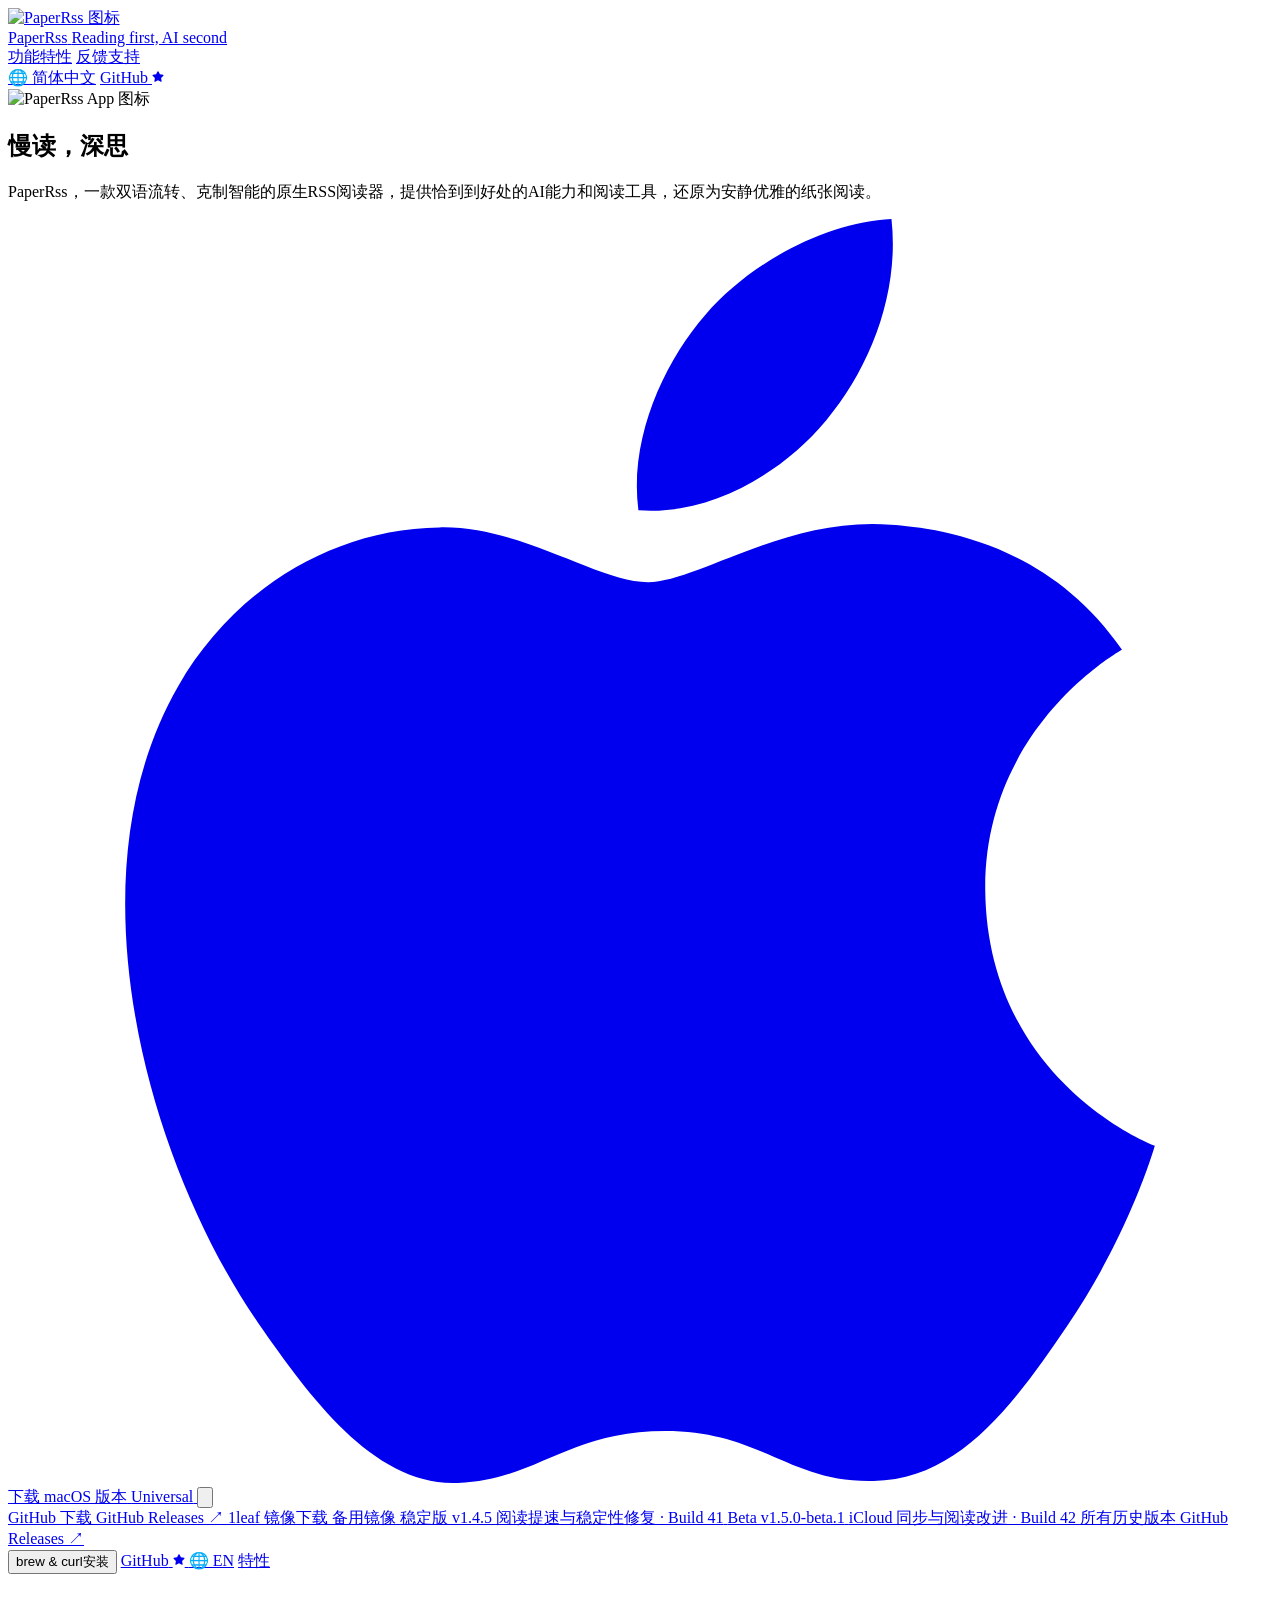
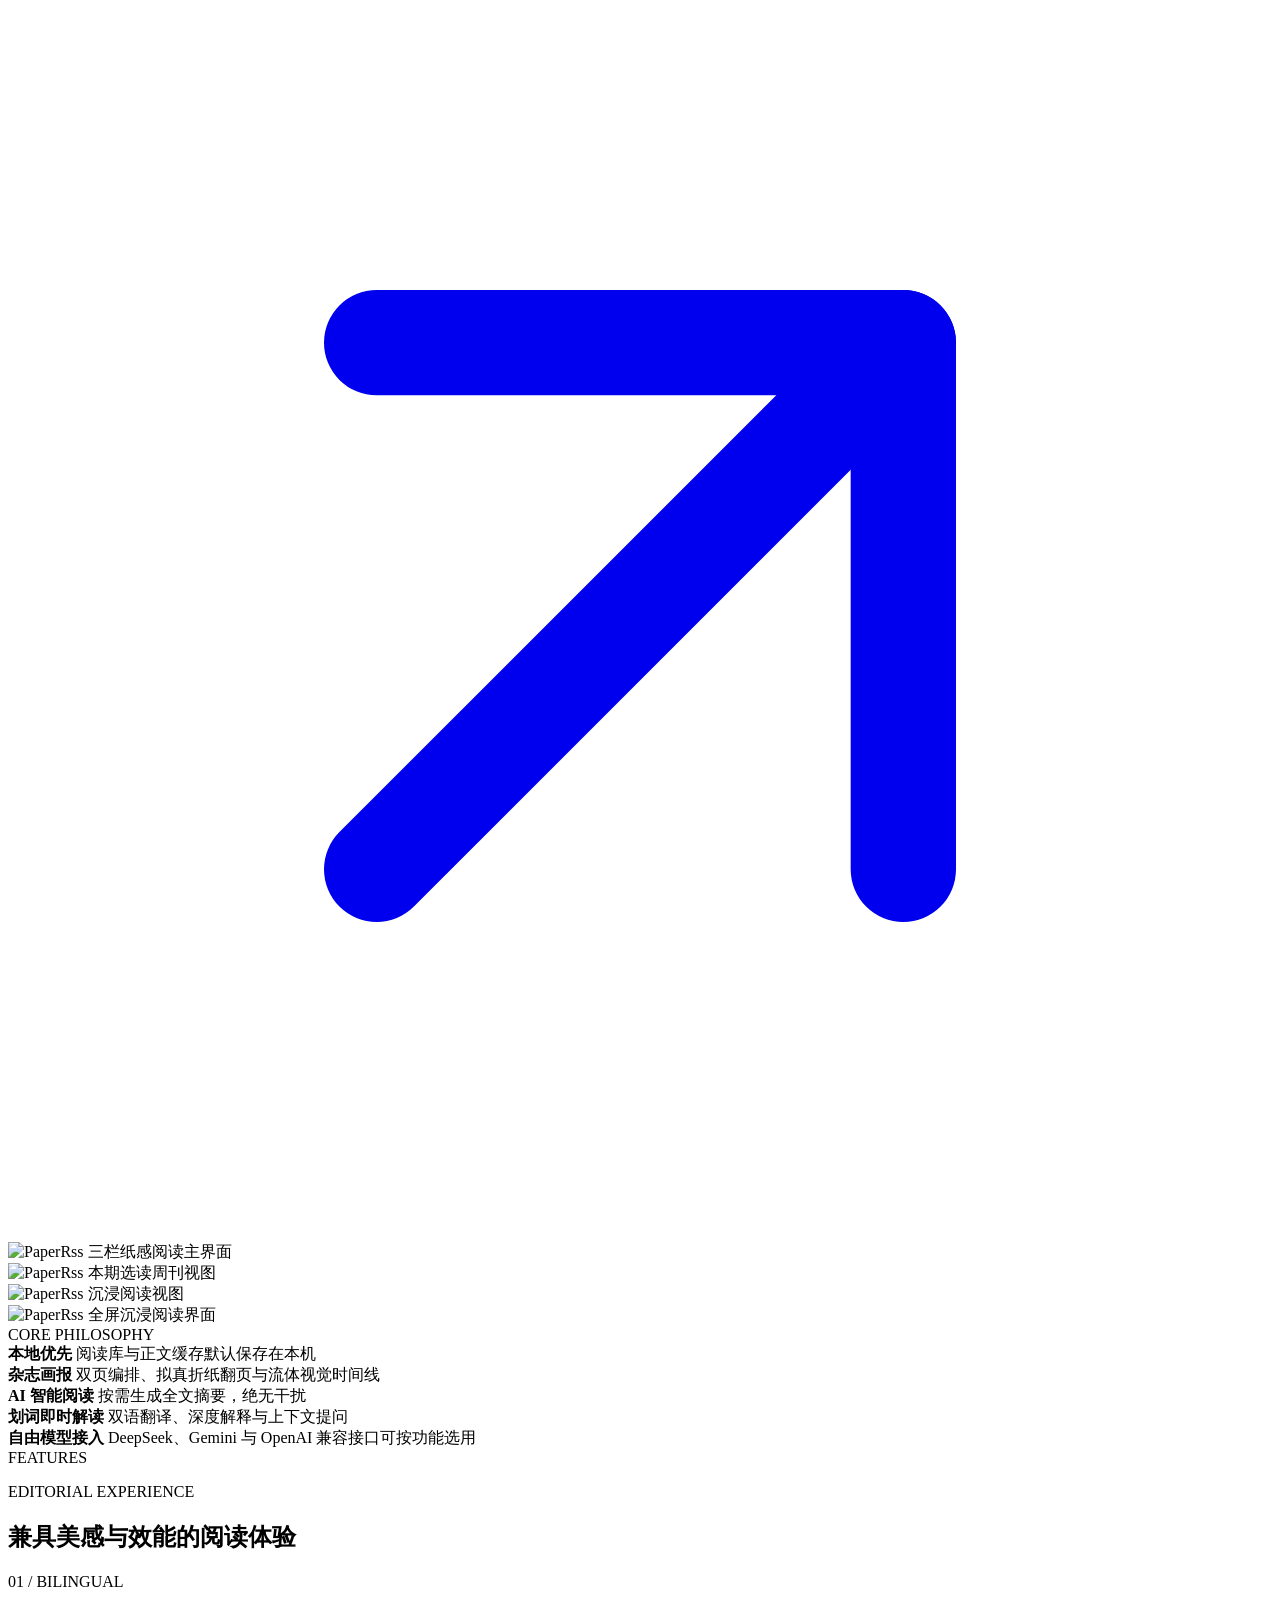
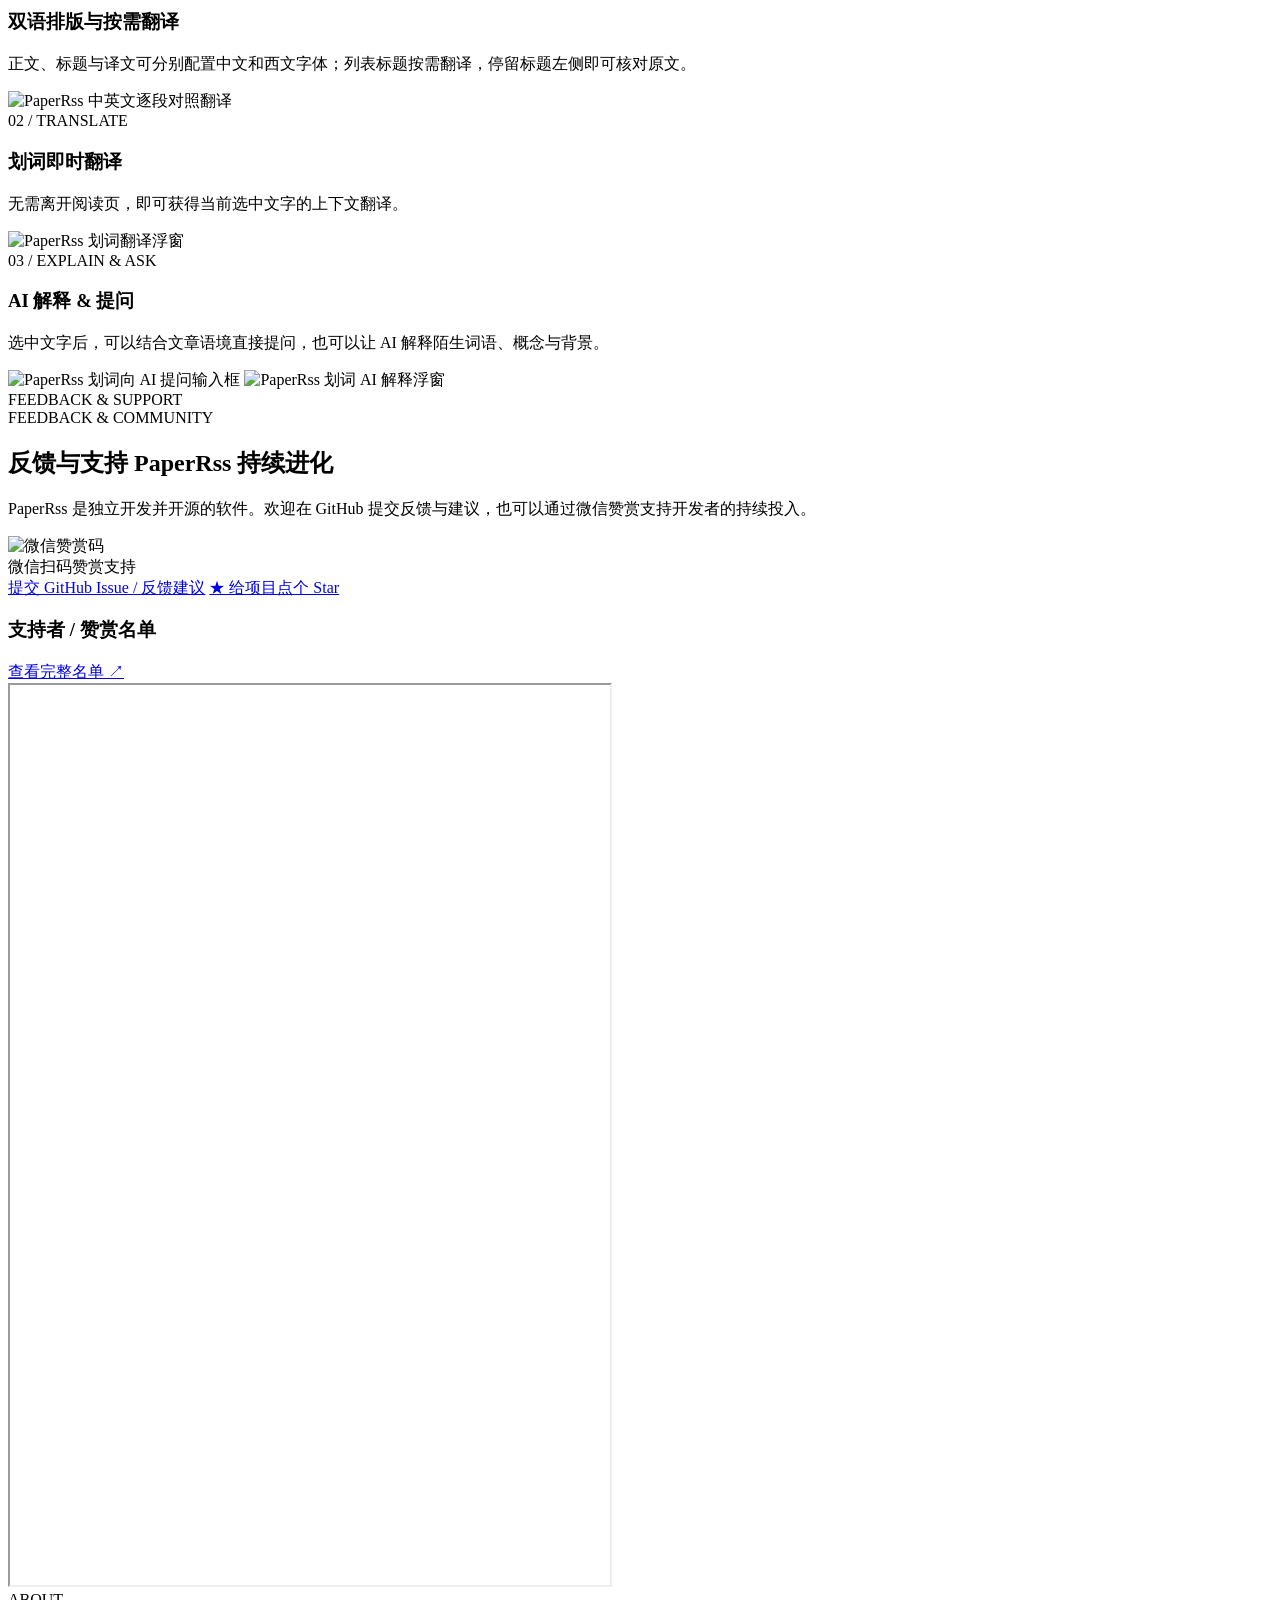
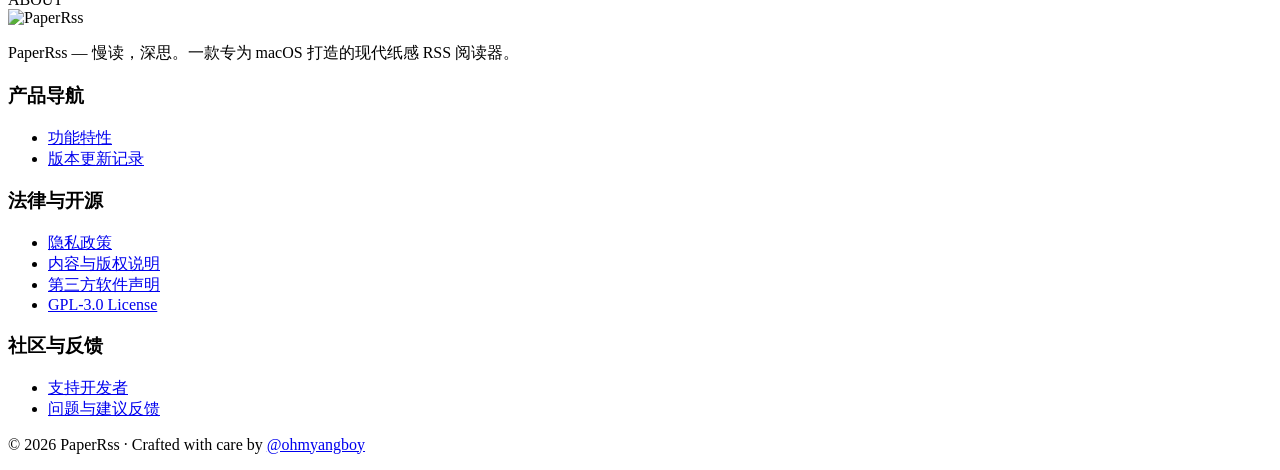
==== website/zh-CN/index.html @ 4dd10971 "docs: publish v1.5.0-beta.1 changelog and download links" ====
<!doctype html>
<html lang="zh-CN">
<head>
  <meta charset="utf-8" />
  <meta name="viewport" content="width=device-width, initial-scale=1" />
  <title>PaperRss — 慢读，深思</title>
  <meta name="description" content="PaperRss，一款双语流转、克制智能的原生RSS阅读器，提供恰到到好处的AI能力和阅读工具，还原为安静优雅的纸张阅读。" />
  <link rel="canonical" href="https://ohmyangboy.github.io/PaperRss/zh-CN/" />
  <link rel="alternate" hreflang="zh-CN" href="https://ohmyangboy.github.io/PaperRss/zh-CN/" />
  <link rel="alternate" hreflang="en" href="https://ohmyangboy.github.io/PaperRss/en/" />
  <link rel="alternate" hreflang="x-default" href="https://ohmyangboy.github.io/PaperRss/" />
  <link rel="icon" type="image/png" href="../assets/app-icon.png" />
  <link rel="stylesheet" href="../styles.css" />
  <script src="../scramble-title.js" defer></script>
  <script src="../stage-parallax.js" defer></script>
  <script src="../github-stars.js" defer></script>
  <script src="../dropdown-menu.js" defer></script>
  <script src="../download-router.js" defer></script>
  <script src="../install-command.js" defer></script>
  <script src="../supporters-embed.js" defer></script>
</head>
<body>
  <!-- Header kept for semantic & accessibility fallback; hidden by CSS for minimal poster experience -->
  <header class="site-header" aria-hidden="true">
    <a href="./" class="brand">
      <img src="../assets/app-icon.webp" alt="PaperRss 图标" width="512" height="512" />
      <div class="brand-text">
        <span class="brand-name">PaperRss</span>
        <span class="brand-tag">Reading first, AI second</span>
      </div>
    </a>
    <nav class="site-nav">
      <a href="#features">功能特性</a>
      <a href="#sponsor">反馈支持</a>
    </nav>
    <div class="header-actions">
      <a class="language-switcher" href="../en/" lang="en" hreflang="en" onclick="localStorage.setItem('paperrss.locale','en')" aria-label="Switch to English">🌐 简体中文</a>
      <a href="https://github.com/ohmyangboy/PaperRss" class="btn-github" target="_blank" rel="noopener noreferrer" aria-label="GitHub 仓库">
        <span>GitHub</span>
        <span class="gh-star-badge" aria-label="GitHub 星标数">
          <svg class="gh-star-icon" viewBox="0 0 16 16" width="12" height="12" fill="currentColor">
            <path d="M8 .25a.75.75 0 0 1 .673.418l1.882 3.815 4.21.612a.75.75 0 0 1 .416 1.279l-3.046 2.97.719 4.192a.75.75 0 0 1-1.088.791L8 12.347l-3.766 1.98a.75.75 0 0 1-1.088-.79l.72-4.194L.818 6.374a.75.75 0 0 1 .416-1.28l4.21-.611L7.327.668A.75.75 0 0 1 8 .25z"/>
          </svg>
          <span class="gh-star-count"></span>
        </span>
      </a>
    </div>
  </header>

  <main class="container">
    <!-- Hero Section (Minimal Zine Poster Aesthetic) -->
    <section class="hero">
      <div class="hero-content">
        <div class="hero-app-icon"><img src="../assets/app-icon.webp" alt="PaperRss App 图标" width="512" height="512" /></div>
        
        <!-- Slogan: 慢读，深思 -->
        <h1 class="scramble-title" title="点击重新播放解密归位动画">
          <span class="scramble-target" data-text="慢读，深思">慢读，深思</span>
        </h1>
        
        <!-- Description: Slogan 展开说明 -->
        <p class="hero-subtitle">
          PaperRss，一款双语流转、克制智能的原生RSS阅读器，提供恰到到好处的AI能力和阅读工具，还原为安静优雅的纸张阅读。
        </p>
        
        <!-- Hero Button Cluster: Split Download with Universal tag, GitHub Star pill & Language switch -->
        <div class="hero-ctas">
          <!-- Split Download Button -->
          <div class="dl-split">
            <a href="https://github.com/ohmyangboy/PaperRss/releases/latest" class="dl-main" data-smart-download>
              <span class="dl-main-icon">
                <svg viewBox="0 0 24 24" fill="currentColor" aria-hidden="true">
                  <path d="M12.152 6.896c-.948 0-2.415-1.078-3.96-1.04-2.04.027-3.91 1.183-4.961 3.014-2.117 3.675-.546 9.103 1.519 12.09 1.013 1.454 2.208 3.09 3.792 3.039 1.52-.065 2.09-.987 3.935-.987 1.831 0 2.35.987 3.96.948 1.637-.026 2.676-1.48 3.676-2.948 1.156-1.688 1.636-3.325 1.662-3.415-.039-.013-3.182-1.221-3.22-4.857-.026-3.04 2.48-4.494 2.597-4.559-1.429-2.09-3.623-2.324-4.39-2.376-2-.156-3.675 1.09-4.61 1.09zM15.53 3.83c.843-1.012 1.4-2.427 1.245-3.83-1.207.052-2.662.805-3.532 1.818-.78.896-1.454 2.338-1.273 3.714 1.338.104 2.715-.688 3.559-1.701" />
                </svg>
              </span>
              <span>下载 macOS 版本</span>
              <span class="dl-tag-universal">Universal</span>
            </a>
            <button type="button" class="dl-toggle" aria-haspopup="true" aria-expanded="false" aria-label="更多下载方式">
              <svg viewBox="0 0 24 24" fill="none" stroke="currentColor" stroke-width="2" stroke-linecap="round" stroke-linejoin="round">
                <path d="M6 9l6 6 6-6" />
              </svg>
            </button>
            <div class="dl-menu" role="menu" aria-label="下载方式选择">
              <a class="dl-item" role="menuitem" href="https://github.com/ohmyangboy/PaperRss/releases/latest" target="_blank" rel="noopener noreferrer">
                <span class="dl-os">GitHub 下载</span>
                <span class="dl-item-sub">GitHub Releases ↗</span>
              </a>
              <a class="dl-item" role="menuitem" href="https://download.1leaf.cc/PaperRss-latest.dmg">
                <span class="dl-os">1leaf 镜像下载</span>
                <span class="dl-item-sub">备用镜像</span>
              </a>
              <a class="dl-item" role="menuitem" href="https://github.com/ohmyangboy/PaperRss/releases/tag/v1.4.5" target="_blank" rel="noopener noreferrer">
                <span class="dl-os">稳定版 v1.4.5</span>
                <span class="dl-item-sub">阅读提速与稳定性修复 · Build 41</span>
              </a>
              <a class="dl-item" role="menuitem" href="https://github.com/ohmyangboy/PaperRss/releases/tag/v1.5.0-beta.1" target="_blank" rel="noopener noreferrer">
                <span class="dl-os">Beta v1.5.0-beta.1</span>
                <span class="dl-item-sub">iCloud 同步与阅读改进 · Build 42</span>
              </a>
              <a class="dl-item" role="menuitem" href="https://github.com/ohmyangboy/PaperRss/releases" target="_blank" rel="noopener noreferrer">
                <span class="dl-os">所有历史版本</span>
                <span class="dl-item-sub">GitHub Releases ↗</span>
              </a>
            </div>
          </div>

          <button class="hero-cta-secondary install-toggle" type="button" data-install-toggle aria-expanded="false" aria-controls="homebrew">brew &amp; curl安装</button>

          <!-- GitHub Star Button (in Hero CTA Cluster) -->
          <a href="https://github.com/ohmyangboy/PaperRss" class="btn-github" target="_blank" rel="noopener noreferrer" aria-label="GitHub 仓库">
            <span>GitHub</span>
            <span class="gh-star-badge" aria-label="GitHub 星标数">
              <svg class="gh-star-icon" viewBox="0 0 16 16" width="12" height="12" fill="currentColor">
                <path d="M8 .25a.75.75 0 0 1 .673.418l1.882 3.815 4.21.612a.75.75 0 0 1 .416 1.279l-3.046 2.97.719 4.192a.75.75 0 0 1-1.088.791L8 12.347l-3.766 1.98a.75.75 0 0 1-1.088-.79l.72-4.194L.818 6.374a.75.75 0 0 1 .416-1.28l4.21-.611L7.327.668A.75.75 0 0 1 8 .25z"/>
              </svg>
              <span class="gh-star-count"></span>
            </span>
          </a>

          <!-- Language Switcher in Hero -->
          <a class="language-switcher" href="../en/" lang="en" hreflang="en" onclick="localStorage.setItem('paperrss.locale','en')" aria-label="Switch to English">🌐 EN</a>

          <!-- Secondary CTA -->
          <a href="#features" class="hero-cta-secondary">
            <span>特性</span>
            <svg viewBox="0 0 24 24" fill="none" stroke="currentColor" stroke-width="2" stroke-linecap="round" stroke-linejoin="round">
              <path d="M7 17 17 7" />
              <path d="M7 7h10v10" />
            </svg>
          </a>
        </div>

        <div class="homebrew-install" id="homebrew" hidden>
          <div class="install-card">
            <div class="install-tabs" role="tablist" aria-label="安装方式">
              <button type="button" class="install-tab" id="brew-tab" role="tab" aria-selected="true" aria-controls="brew-panel" tabindex="0">brew</button>
              <button type="button" class="install-tab" id="curl-tab" role="tab" aria-selected="false" aria-controls="curl-panel" tabindex="-1">curl</button>
            </div>
            <div id="brew-panel" class="install-commands" role="tabpanel" aria-labelledby="brew-tab">
              <div class="install-command-group">
                <p class="install-comment"># 首次安装</p>
              <div class="install-command">
                <code id="brew-install-command">brew install --cask <strong>ohmyangboy/tap/paperrss</strong></code>
                <button class="copy-command" type="button" data-copy-command="brew-install-command" data-copied-label="已复制" data-error-label="请手动复制" aria-label="复制 brew 安装命令" title="复制 brew 安装命令" aria-live="polite" hidden>
                  <svg class="copy-icon" viewBox="0 0 24 24" fill="none" stroke="currentColor" stroke-width="1.5" aria-hidden="true"><rect x="9" y="3" width="12" height="12" rx="1"/><path d="M15 15v6H3V9h6"/></svg>
                  <svg class="copy-done" viewBox="0 0 24 24" fill="none" stroke="currentColor" stroke-width="1.5" aria-hidden="true"><path d="m5 12 4 4L19 6"/></svg>
                </button>
              </div>
              </div>
              <div class="install-command-group">
                <p class="install-comment"># 升级已安装版本</p>
              <div class="install-command">
                <code id="brew-upgrade-command">brew upgrade --cask --greedy <strong>ohmyangboy/tap/paperrss</strong></code>
                <button class="copy-command" type="button" data-copy-command="brew-upgrade-command" data-copied-label="已复制" data-error-label="请手动复制" aria-label="复制 brew 升级命令" title="复制 brew 升级命令" aria-live="polite" hidden>
                  <svg class="copy-icon" viewBox="0 0 24 24" fill="none" stroke="currentColor" stroke-width="1.5" aria-hidden="true"><rect x="9" y="3" width="12" height="12" rx="1"/><path d="M15 15v6H3V9h6"/></svg>
                  <svg class="copy-done" viewBox="0 0 24 24" fill="none" stroke="currentColor" stroke-width="1.5" aria-hidden="true"><path d="m5 12 4 4L19 6"/></svg>
                </button>
              </div>
              </div>
              <div class="install-command-group">
                <p class="install-comment"># 接管 DMG 稳定版，保留数据（先退出应用）</p>
              <div class="install-command">
                <code id="brew-force-command">brew install --cask --force <strong>ohmyangboy/tap/paperrss</strong></code>
                <button class="copy-command" type="button" data-copy-command="brew-force-command" data-copied-label="已复制" data-error-label="请手动复制" aria-label="复制 DMG 接管命令" title="复制 DMG 接管命令" aria-live="polite" hidden>
                  <svg class="copy-icon" viewBox="0 0 24 24" fill="none" stroke="currentColor" stroke-width="1.5" aria-hidden="true"><rect x="9" y="3" width="12" height="12" rx="1"/><path d="M15 15v6H3V9h6"/></svg>
                  <svg class="copy-done" viewBox="0 0 24 24" fill="none" stroke="currentColor" stroke-width="1.5" aria-hidden="true"><path d="m5 12 4 4L19 6"/></svg>
                </button>
              </div>
              </div>
            </div>
            <div id="curl-panel" role="tabpanel" aria-labelledby="curl-tab" hidden>
              <div class="install-command">
                <code id="curl-install-command">curl -fsSL <strong>https://ohmyangboy.github.io/PaperRss/install.sh</strong> | bash</code>
                <button class="copy-command" type="button" data-copy-command="curl-install-command" data-copied-label="已复制" data-error-label="请手动复制" aria-label="复制 curl 安装命令" title="复制 curl 安装命令" aria-live="polite" hidden>
                  <svg class="copy-icon" viewBox="0 0 24 24" fill="none" stroke="currentColor" stroke-width="1.5" aria-hidden="true"><rect x="9" y="3" width="12" height="12" rx="1"/><path d="M15 15v6H3V9h6"/></svg>
                  <svg class="copy-done" viewBox="0 0 24 24" fill="none" stroke="currentColor" stroke-width="1.5" aria-hidden="true"><path d="m5 12 4 4L19 6"/></svg>
                </button>
              </div>
            </div>
          </div>
        </div>
      </div>
    </section>

    <!-- Showcase Stage (Stacking Parallax) -->
    <section class="stage-section" id="stage-showcase">
      <div class="stage-sticky-viewport">
        <div class="stage-cards-wrapper">
          <div class="stage-card stage-card-base stage-card-1">
            <img src="../assets/screenshots/paper-rss-main.webp" alt="PaperRss 三栏纸感阅读主界面" class="stage-image" width="2160" height="1417" decoding="async" />
            <div class="stage-card-scrim" aria-hidden="true"></div>
          </div>
          <div class="stage-card stage-card-mid stage-card-2">
            <img src="../assets/screenshots/paper-rss-magazine.webp" alt="PaperRss 本期选读周刊视图" class="stage-image" width="2160" height="1357" loading="lazy" decoding="async" />
            <div class="stage-card-scrim" aria-hidden="true"></div>
          </div>
          <div class="stage-card stage-card-overlay stage-card-top stage-card-3">
            <img src="../assets/screenshots/paper-rss-second.webp" alt="PaperRss 沉浸阅读视图" class="stage-image" width="2160" height="1417" loading="lazy" decoding="async" />
            <div class="stage-card-scrim" aria-hidden="true"></div>
          </div>
          <div class="stage-card stage-card-4">
            <img src="../assets/screenshots/full-screen.webp" alt="PaperRss 全屏沉浸阅读界面" class="stage-image stage-image-fullscreen" width="2160" height="1417" loading="lazy" decoding="async" />
          </div>
        </div>
      </div>
    </section>

    <!-- Section Divider: Philosophy -->
    <div class="section-divider">
      <span class="hairline"></span>
      <span class="section-label">CORE PHILOSOPHY</span>
      <span class="hairline"></span>
    </div>

    <!-- Trust Rail (Core Philosophy Bento) -->
    <aside class="trust-rail">
      <div class="trust-item">
        <strong>本地优先</strong>
        <span>阅读库与正文缓存默认保存在本机</span>
      </div>
      <div class="trust-item">
        <strong>杂志画报</strong>
        <span>双页编排、拟真折纸翻页与流体视觉时间线</span>
      </div>
      <div class="trust-item">
        <strong>AI 智能阅读</strong>
        <span>按需生成全文摘要，绝无干扰</span>
      </div>
      <div class="trust-item">
        <strong>划词即时解读</strong>
        <span>双语翻译、深度解释与上下文提问</span>
      </div>
      <div class="trust-item">
        <strong>自由模型接入</strong>
        <span>DeepSeek、Gemini 与 OpenAI 兼容接口可按功能选用</span>
      </div>
    </aside>

    <!-- Section Divider: Features -->
    <div class="section-divider">
      <span class="hairline"></span>
      <span class="section-label">FEATURES</span>
      <span class="hairline"></span>
    </div>

    <!-- Features Section -->
    <section id="features">
      <div class="section-title-group">
        <p class="section-eyebrow">EDITORIAL EXPERIENCE</p>
        <h2>兼具美感与效能的阅读体验</h2>
      </div>
      <div class="features-grid">
        <div class="feature-card">
          <div class="feature-card-gallery">
            <div>
              <div class="feature-num">01 / BILINGUAL</div>
              <h3>双语排版与按需翻译</h3>
              <p>正文、标题与译文可分别配置中文和西文字体；列表标题按需翻译，停留标题左侧即可核对原文。</p>
            </div>
            <img src="../assets/screenshots/bilingual-translation.webp" alt="PaperRss 中英文逐段对照翻译" class="feature-card-img" width="1344" height="646" loading="lazy" decoding="async" />
            <div>
              <div class="feature-num">02 / TRANSLATE</div>
              <h3>划词即时翻译</h3>
              <p>无需离开阅读页，即可获得当前选中文字的上下文翻译。</p>
            </div>
            <img src="../assets/screenshots/ai-translate-popover.webp" alt="PaperRss 划词翻译浮窗" class="feature-card-img" width="990" height="642" loading="lazy" decoding="async" />
          </div>
        </div>
        <div class="feature-card" id="ai-assistant">
          <div class="feature-card-gallery">
            <div>
              <div class="feature-num">03 / EXPLAIN & ASK</div>
              <h3>AI 解释 & 提问</h3>
              <p>选中文字后，可以结合文章语境直接提问，也可以让 AI 解释陌生词语、概念与背景。</p>
            </div>
            <img src="../assets/screenshots/ai-question-popover.webp" alt="PaperRss 划词向 AI 提问输入框" class="feature-card-img" width="650" height="270" loading="lazy" decoding="async" />
            <img src="../assets/screenshots/ai-explain-popover.webp" alt="PaperRss 划词 AI 解释浮窗" class="feature-card-img" width="954" height="928" loading="lazy" decoding="async" />
          </div>
        </div>
      </div>
    </section>


    <!-- Section Divider: Sponsor -->
    <div class="section-divider">
      <span class="hairline"></span>
      <span class="section-label">FEEDBACK & SUPPORT</span>
      <span class="hairline"></span>
    </div>

    <!-- Sponsor Section -->
    <section id="sponsor" class="sponsor-section">
      <span class="sponsor-badge">FEEDBACK & COMMUNITY</span>
      <h2>反馈与支持 PaperRss 持续进化</h2>
      <p class="sponsor-desc">PaperRss 是独立开发并开源的软件。欢迎在 GitHub 提交反馈与建议，也可以通过微信赞赏支持开发者的持续投入。</p>
      <div class="sponsor-layout">
        <div class="sponsor-actions">
          <div class="sponsor-box">
            <div class="qr-card">
              <img src="../assets/wechat-sponsor-qr.jpg" alt="微信赞赏码" width="520" height="520" loading="lazy" decoding="async" />
              <div class="qr-caption">微信扫码赞赏支持</div>
            </div>
            <div class="feedback-links">
              <a href="https://github.com/ohmyangboy/PaperRss/issues" class="feedback-btn" target="_blank" rel="noopener noreferrer">提交 GitHub Issue / 反馈建议</a>
              <a href="https://github.com/ohmyangboy/PaperRss" class="feedback-btn secondary-feedback" target="_blank" rel="noopener noreferrer">★ 给项目点个 Star</a>
            </div>
          </div>
        </div>
        <div class="supporters-panel" aria-labelledby="supporters-title">
          <div class="supporters-heading">
            <div>
              <h3 id="supporters-title">支持者 / 赞赏名单</h3>
            </div>
            <a href="https://ohmyangboy.github.io/blog/posts/paperrss-sponsors/" target="_blank" rel="noopener noreferrer">查看完整名单 ↗</a>
          </div>
          <iframe class="supporters-frame" data-src="https://ohmyangboy.github.io/blog/posts/paperrss-sponsors/" title="PaperRss 支持者与赞赏名单" width="600" height="900" loading="lazy" referrerpolicy="no-referrer"></iframe>
        </div>
      </div>
    </section>

    <!-- Section Divider: About -->
    <div class="section-divider">
      <span class="hairline"></span>
      <span class="section-label">ABOUT</span>
      <span class="hairline"></span>
    </div>

    <!-- Footer -->
    <footer class="site-footer">
      <div class="footer-grid">
        <div class="footer-brand">
          <img src="../assets/app-icon.webp" alt="PaperRss" width="512" height="512" loading="lazy" decoding="async" />
          <p>PaperRss — 慢读，深思。一款专为 macOS 打造的现代纸感 RSS 阅读器。</p>
        </div>
        <div class="footer-col">
          <h3>产品导航</h3>
          <ul>
            <li><a href="#features">功能特性</a></li>
            <li><a href="https://github.com/ohmyangboy/PaperRss/releases" target="_blank" rel="noopener noreferrer">版本更新记录</a></li>
          </ul>
        </div>
        <div class="footer-col">
          <h3>法律与开源</h3>
          <ul>
            <li><a href="legal.html#privacy">隐私政策</a></li>
            <li><a href="legal.html#content">内容与版权说明</a></li>
            <li><a href="legal.html#third-party">第三方软件声明</a></li>
            <li><a href="https://github.com/ohmyangboy/PaperRss/blob/main/LICENSE" target="_blank" rel="noopener noreferrer">GPL-3.0 License</a></li>
          </ul>
        </div>
        <div class="footer-col">
          <h3>社区与反馈</h3>
          <ul>
            <li><a href="#sponsor">支持开发者</a></li>
            <li><a href="https://github.com/ohmyangboy/PaperRss/issues" target="_blank" rel="noopener noreferrer">问题与建议反馈</a></li>
          </ul>
        </div>
      </div>
      <div class="footer-bottom">
        <p class="footer-copy">© 2026 PaperRss · Crafted with care by <a href="https://github.com/ohmyangboy" target="_blank" rel="noopener noreferrer">@ohmyangboy</a></p>
      </div>
    </footer>
  </main>
</body>
</html>
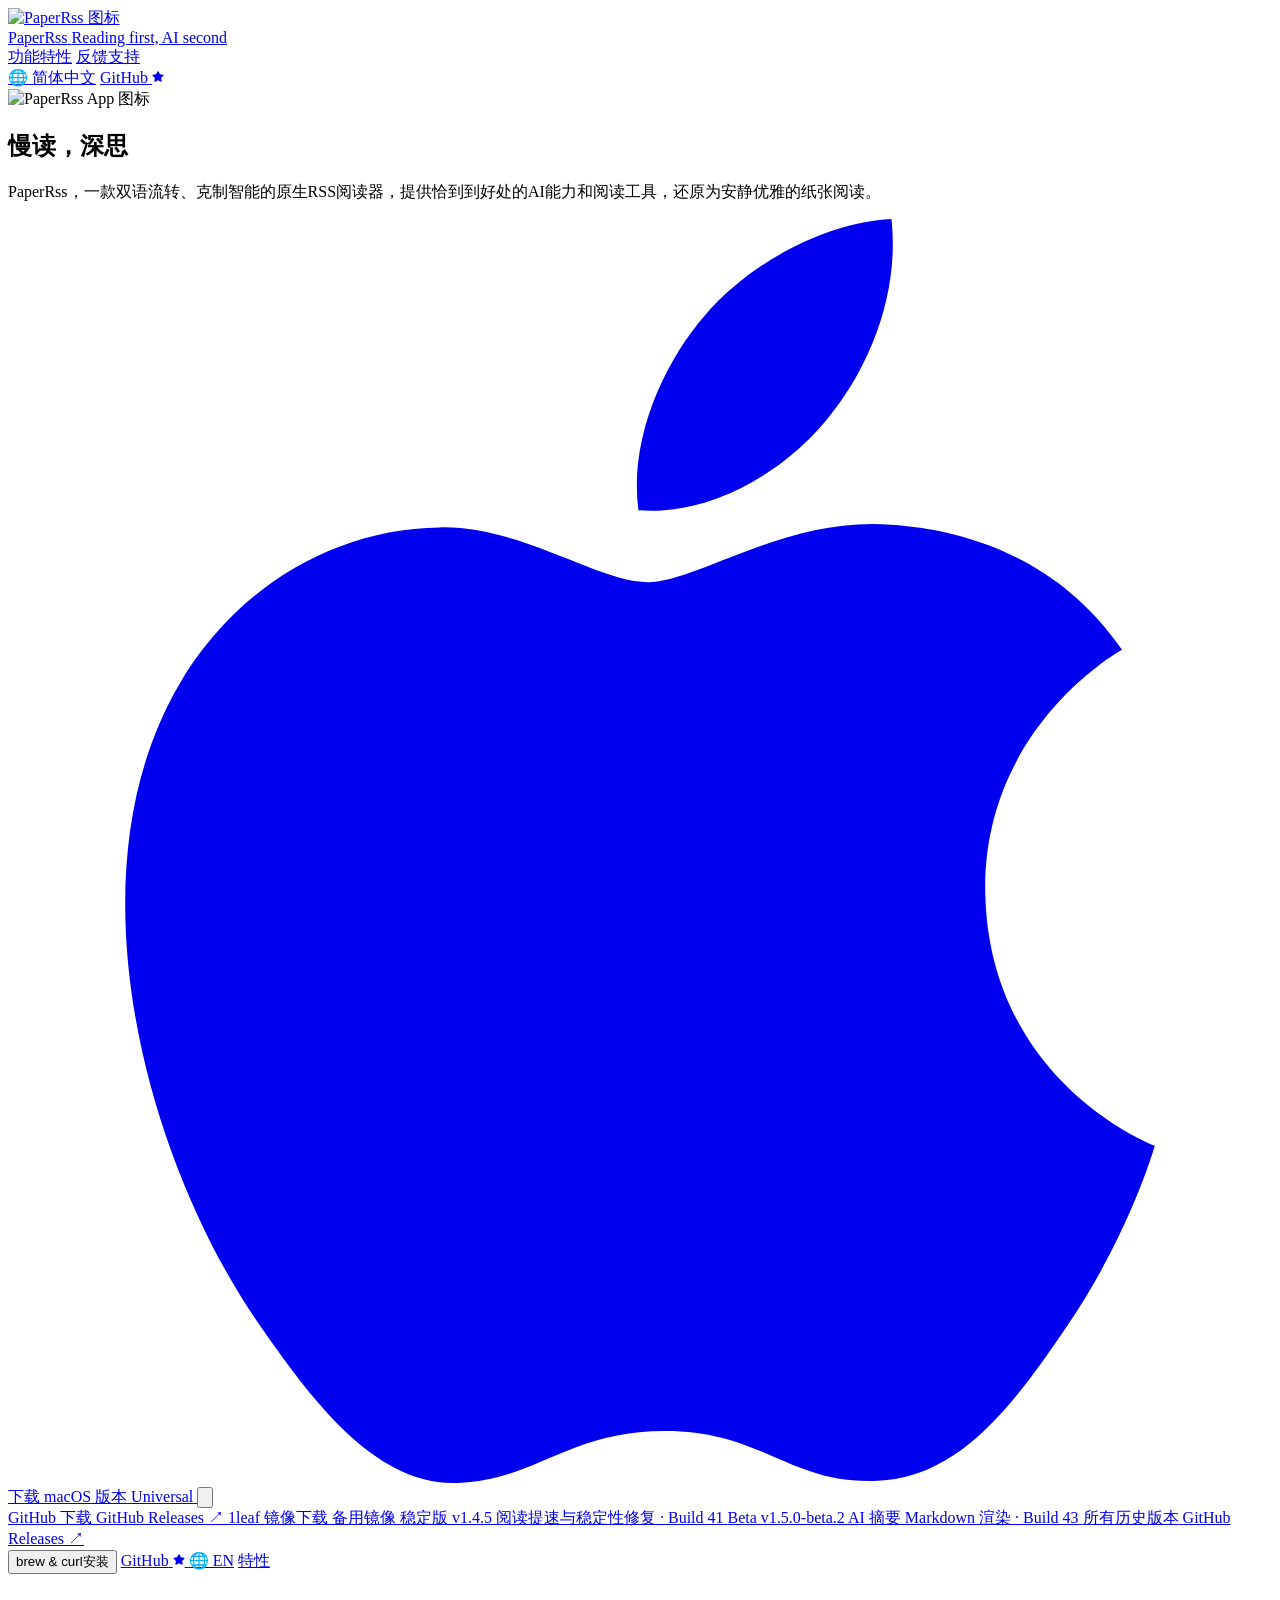
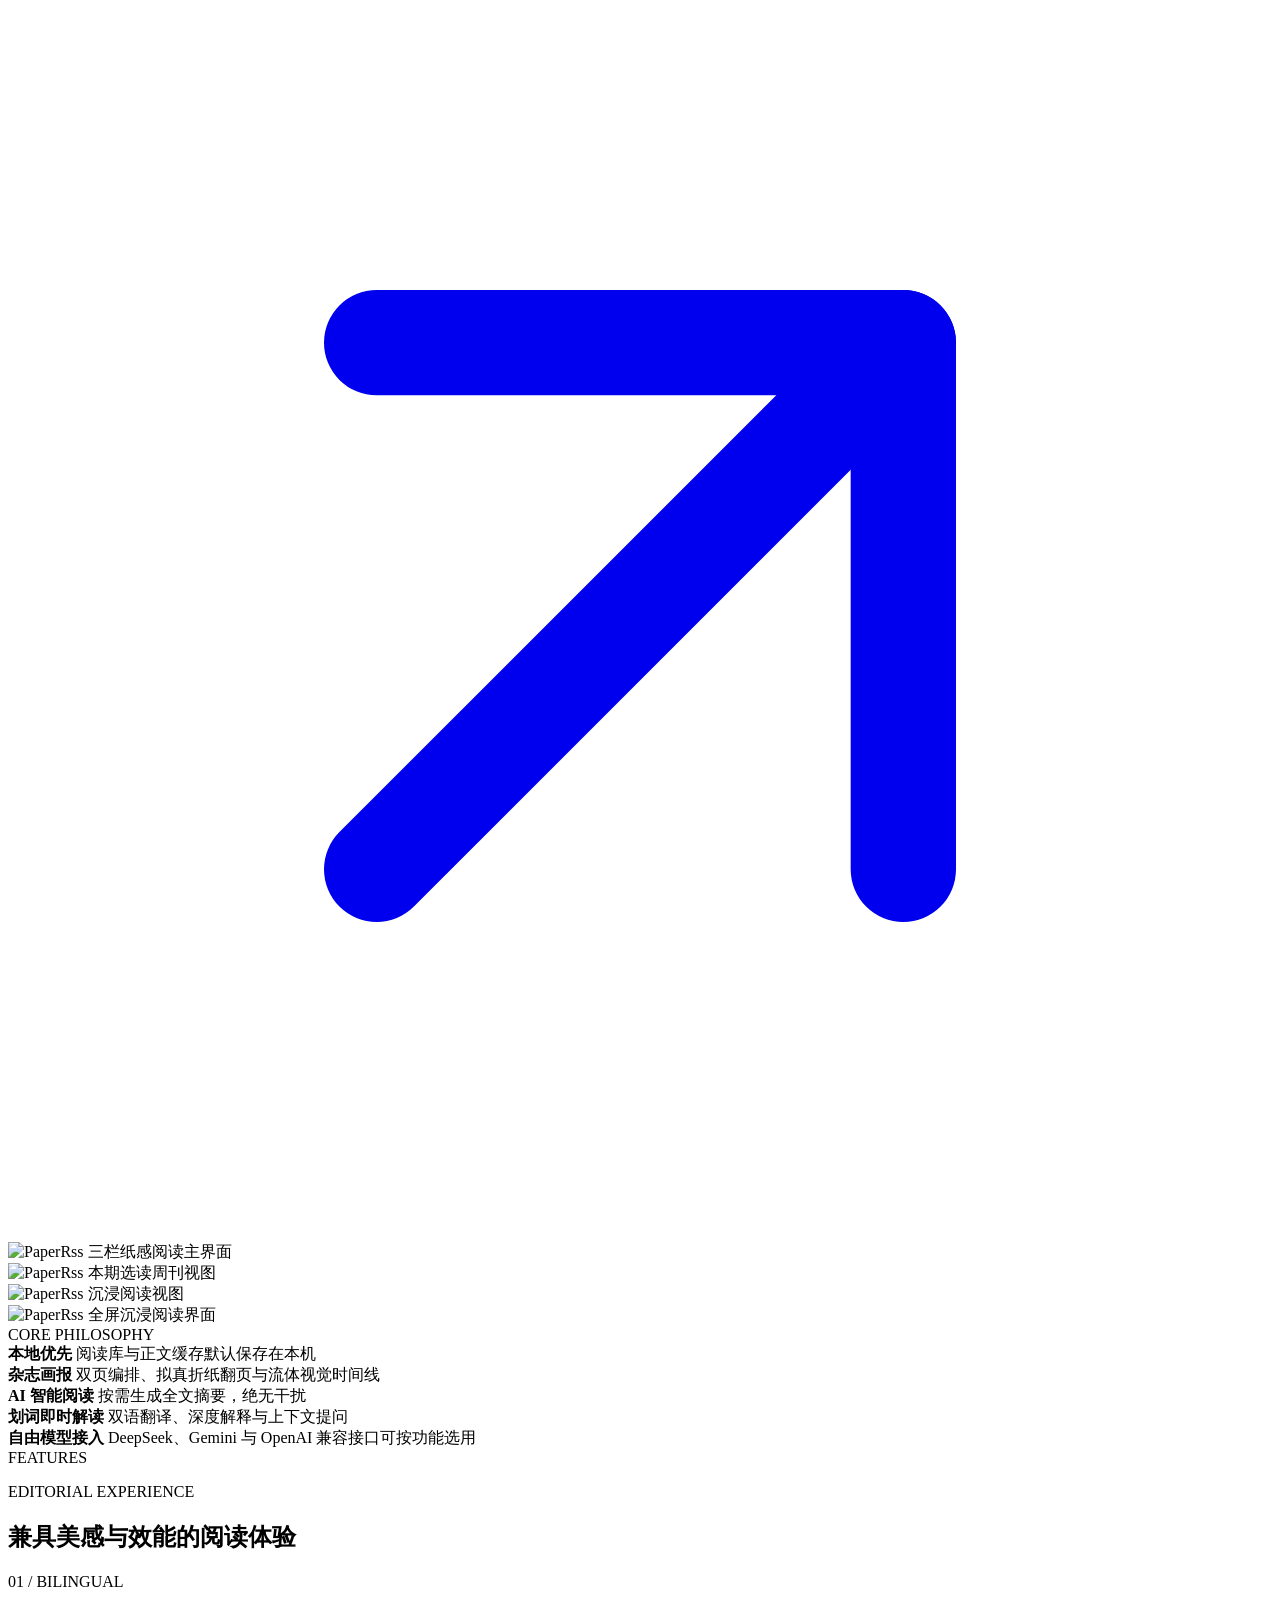
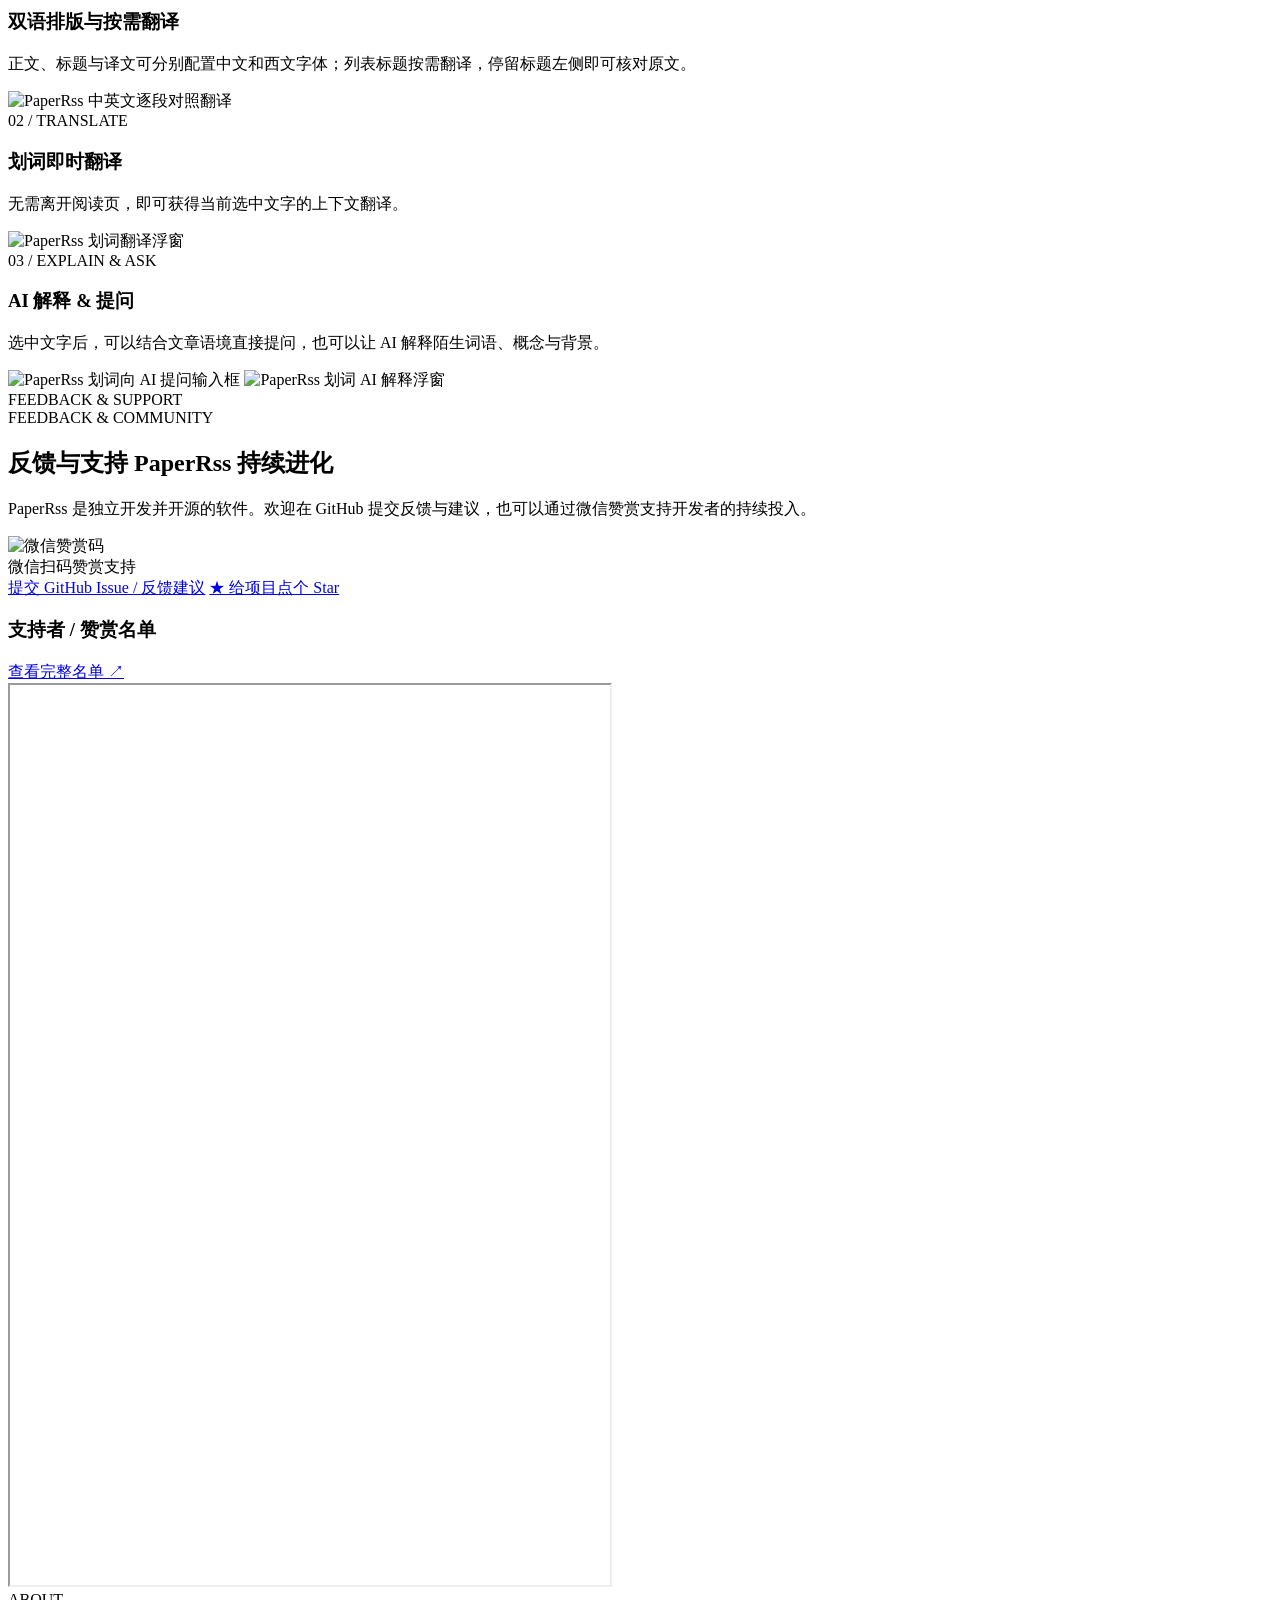
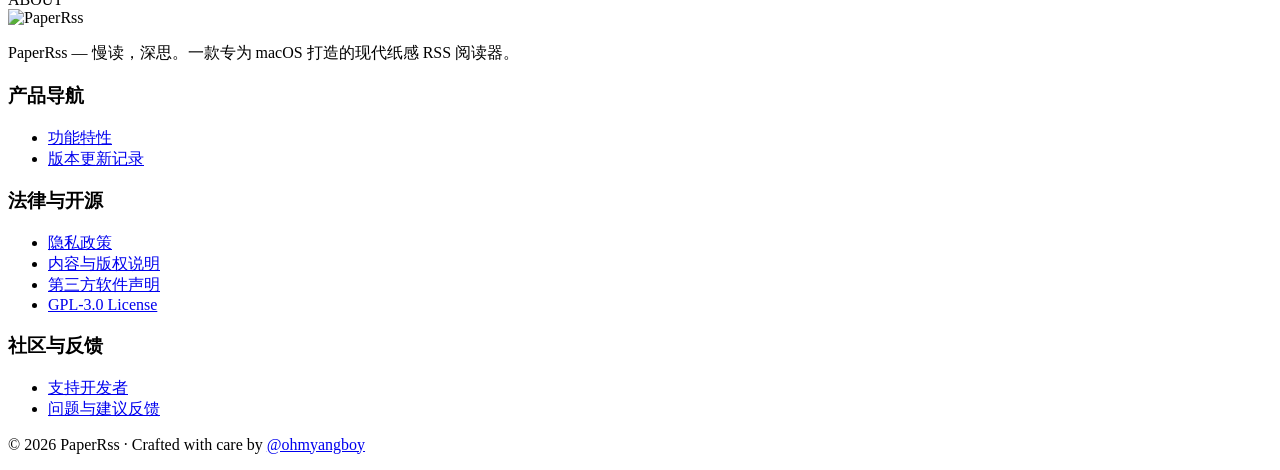
==== commit 3e2d0cbb: "release: prepare v1.5.0-beta.2 with AI summary Markdown rendering" ====
--- a/website/zh-CN/index.html
+++ b/website/zh-CN/index.html
@@ -94,9 +94,9 @@
                 <span class="dl-os">稳定版 v1.4.5</span>
                 <span class="dl-item-sub">阅读提速与稳定性修复 · Build 41</span>
               </a>
-              <a class="dl-item" role="menuitem" href="https://github.com/ohmyangboy/PaperRss/releases/tag/v1.5.0-beta.1" target="_blank" rel="noopener noreferrer">
-                <span class="dl-os">Beta v1.5.0-beta.1</span>
-                <span class="dl-item-sub">iCloud 同步与阅读改进 · Build 42</span>
+              <a class="dl-item" role="menuitem" href="https://github.com/ohmyangboy/PaperRss/releases/tag/v1.5.0-beta.2" target="_blank" rel="noopener noreferrer">
+                <span class="dl-os">Beta v1.5.0-beta.2</span>
+                <span class="dl-item-sub">AI 摘要 Markdown 渲染 · Build 43</span>
               </a>
               <a class="dl-item" role="menuitem" href="https://github.com/ohmyangboy/PaperRss/releases" target="_blank" rel="noopener noreferrer">
                 <span class="dl-os">所有历史版本</span>
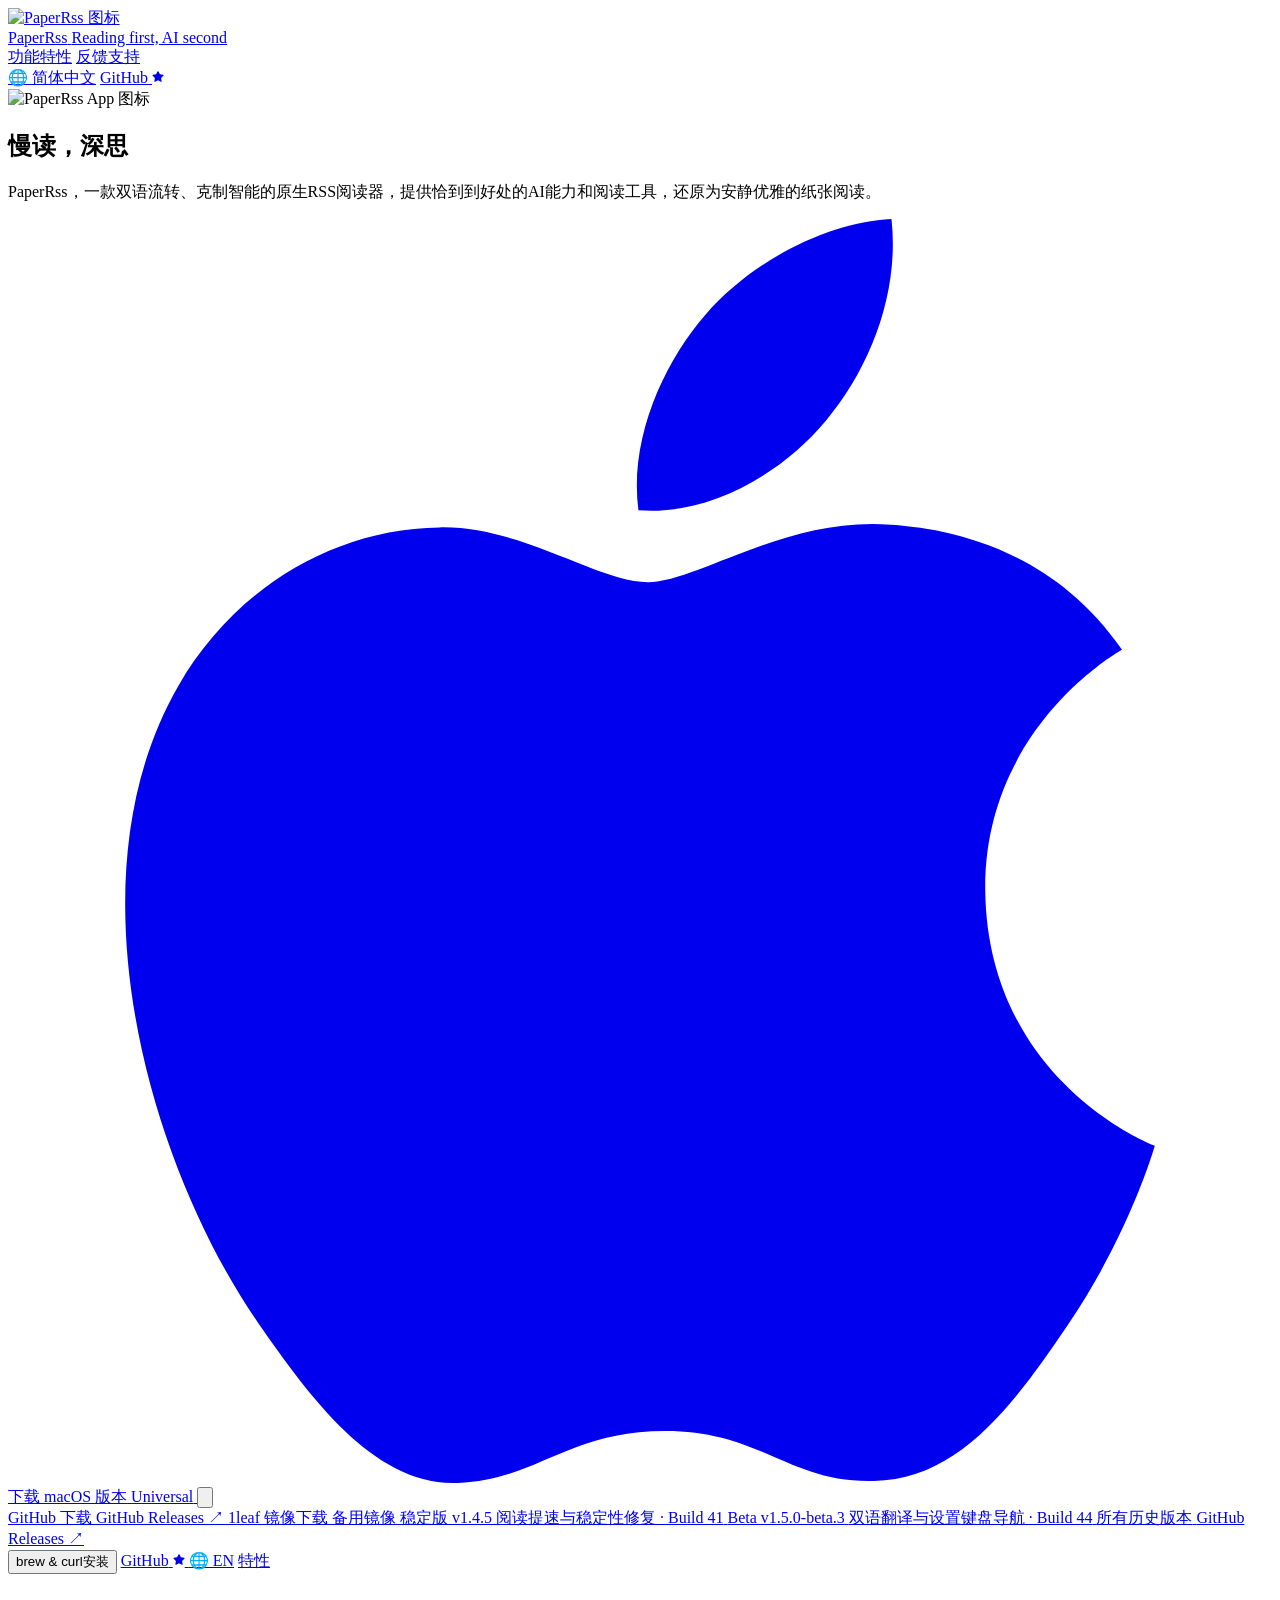
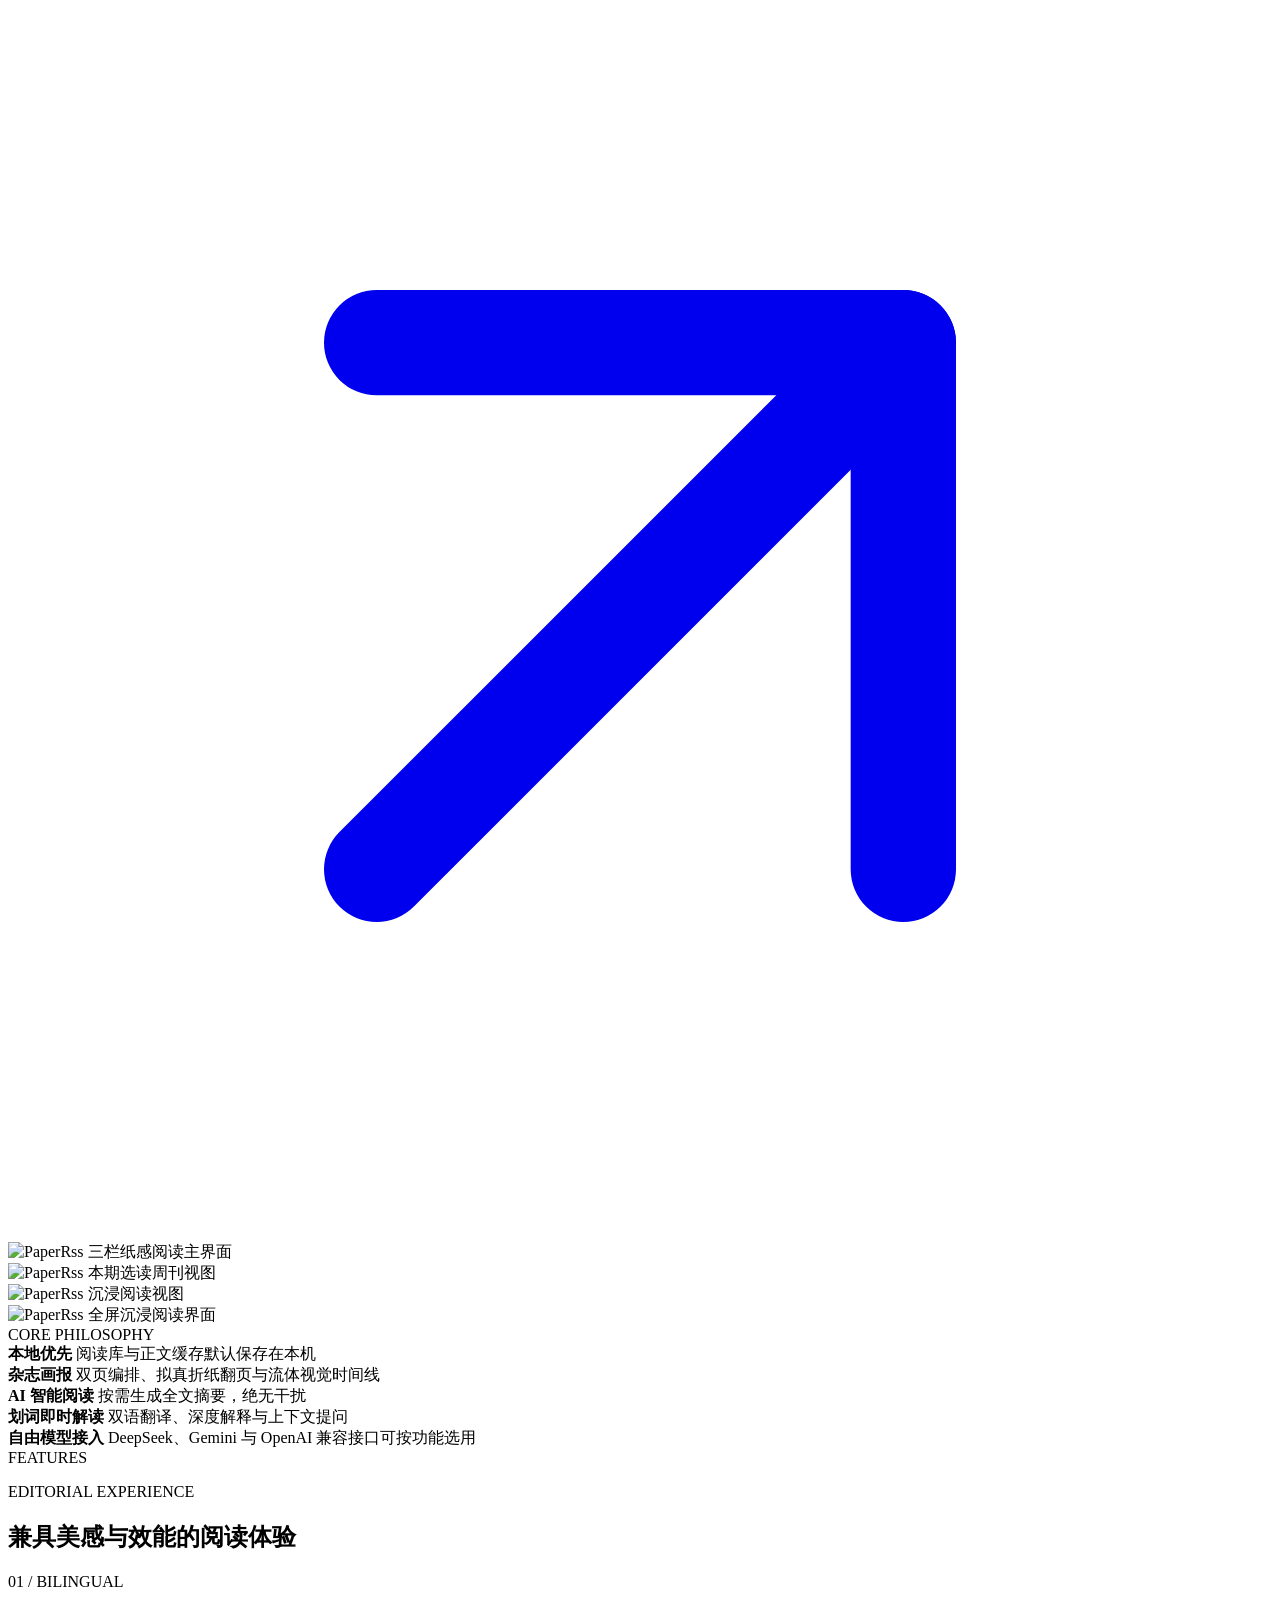
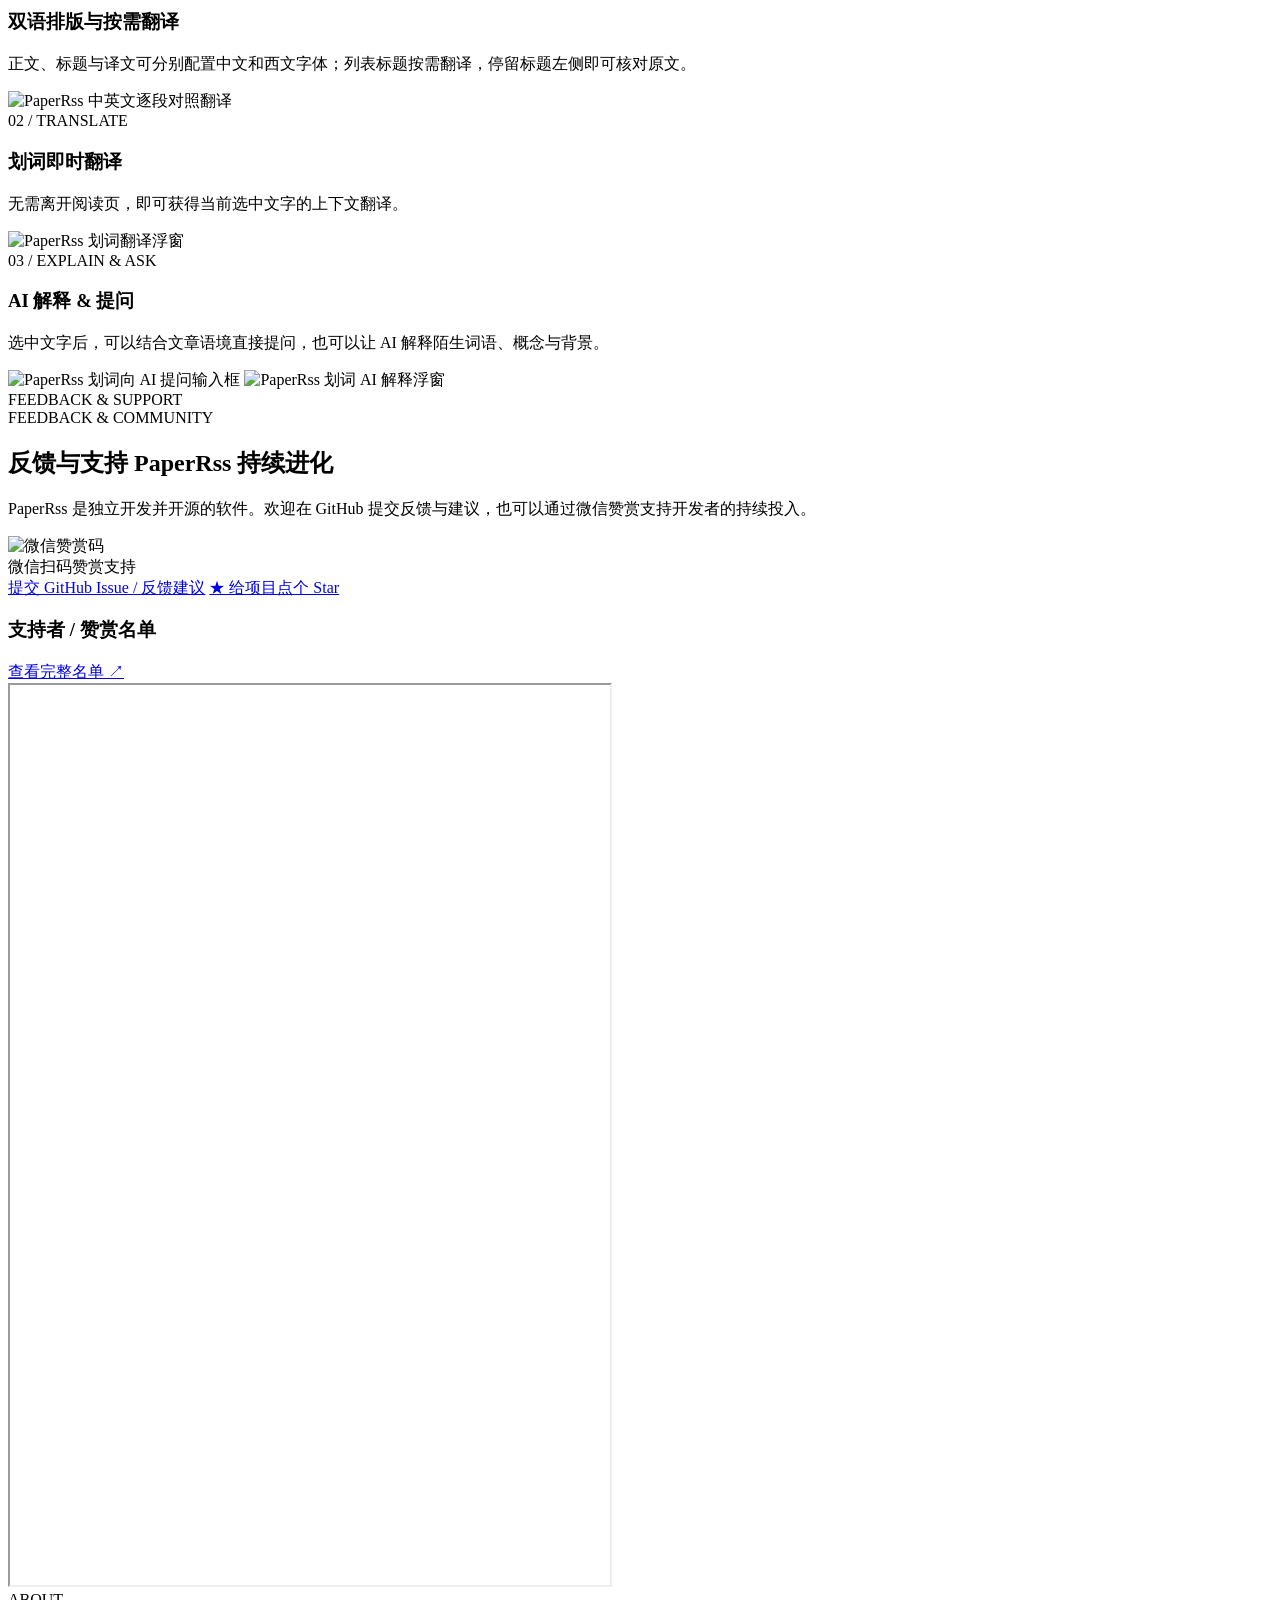
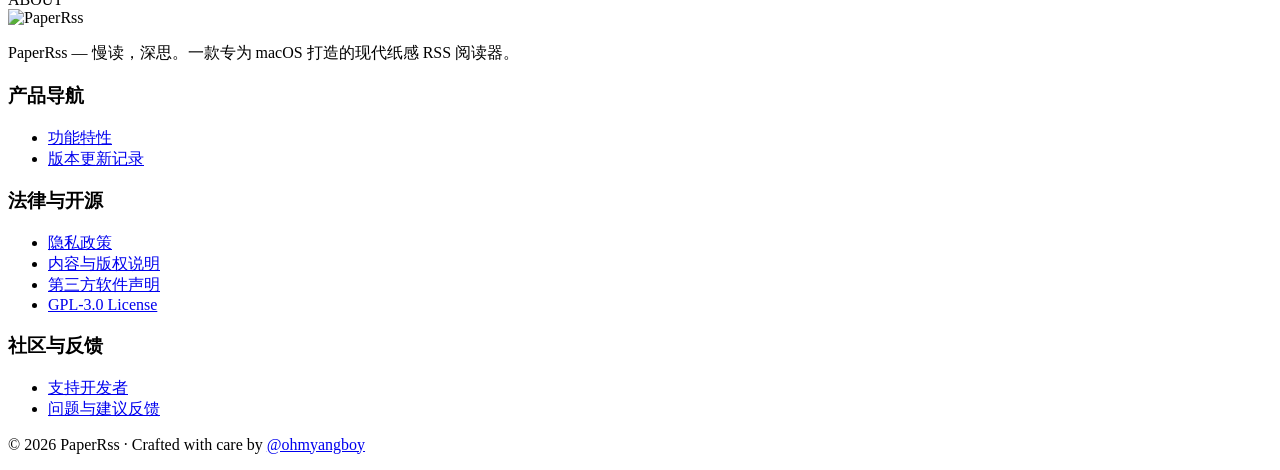
==== commit e6eff652: "release: prepare v1.5.0-beta.3 with translation and settings improvements" ====
--- a/website/zh-CN/index.html
+++ b/website/zh-CN/index.html
@@ -94,9 +94,9 @@
                 <span class="dl-os">稳定版 v1.4.5</span>
                 <span class="dl-item-sub">阅读提速与稳定性修复 · Build 41</span>
               </a>
-              <a class="dl-item" role="menuitem" href="https://github.com/ohmyangboy/PaperRss/releases/tag/v1.5.0-beta.2" target="_blank" rel="noopener noreferrer">
-                <span class="dl-os">Beta v1.5.0-beta.2</span>
-                <span class="dl-item-sub">AI 摘要 Markdown 渲染 · Build 43</span>
+              <a class="dl-item" role="menuitem" href="https://github.com/ohmyangboy/PaperRss/releases/tag/v1.5.0-beta.3" target="_blank" rel="noopener noreferrer">
+                <span class="dl-os">Beta v1.5.0-beta.3</span>
+                <span class="dl-item-sub">双语翻译与设置键盘导航 · Build 44</span>
               </a>
               <a class="dl-item" role="menuitem" href="https://github.com/ohmyangboy/PaperRss/releases" target="_blank" rel="noopener noreferrer">
                 <span class="dl-os">所有历史版本</span>
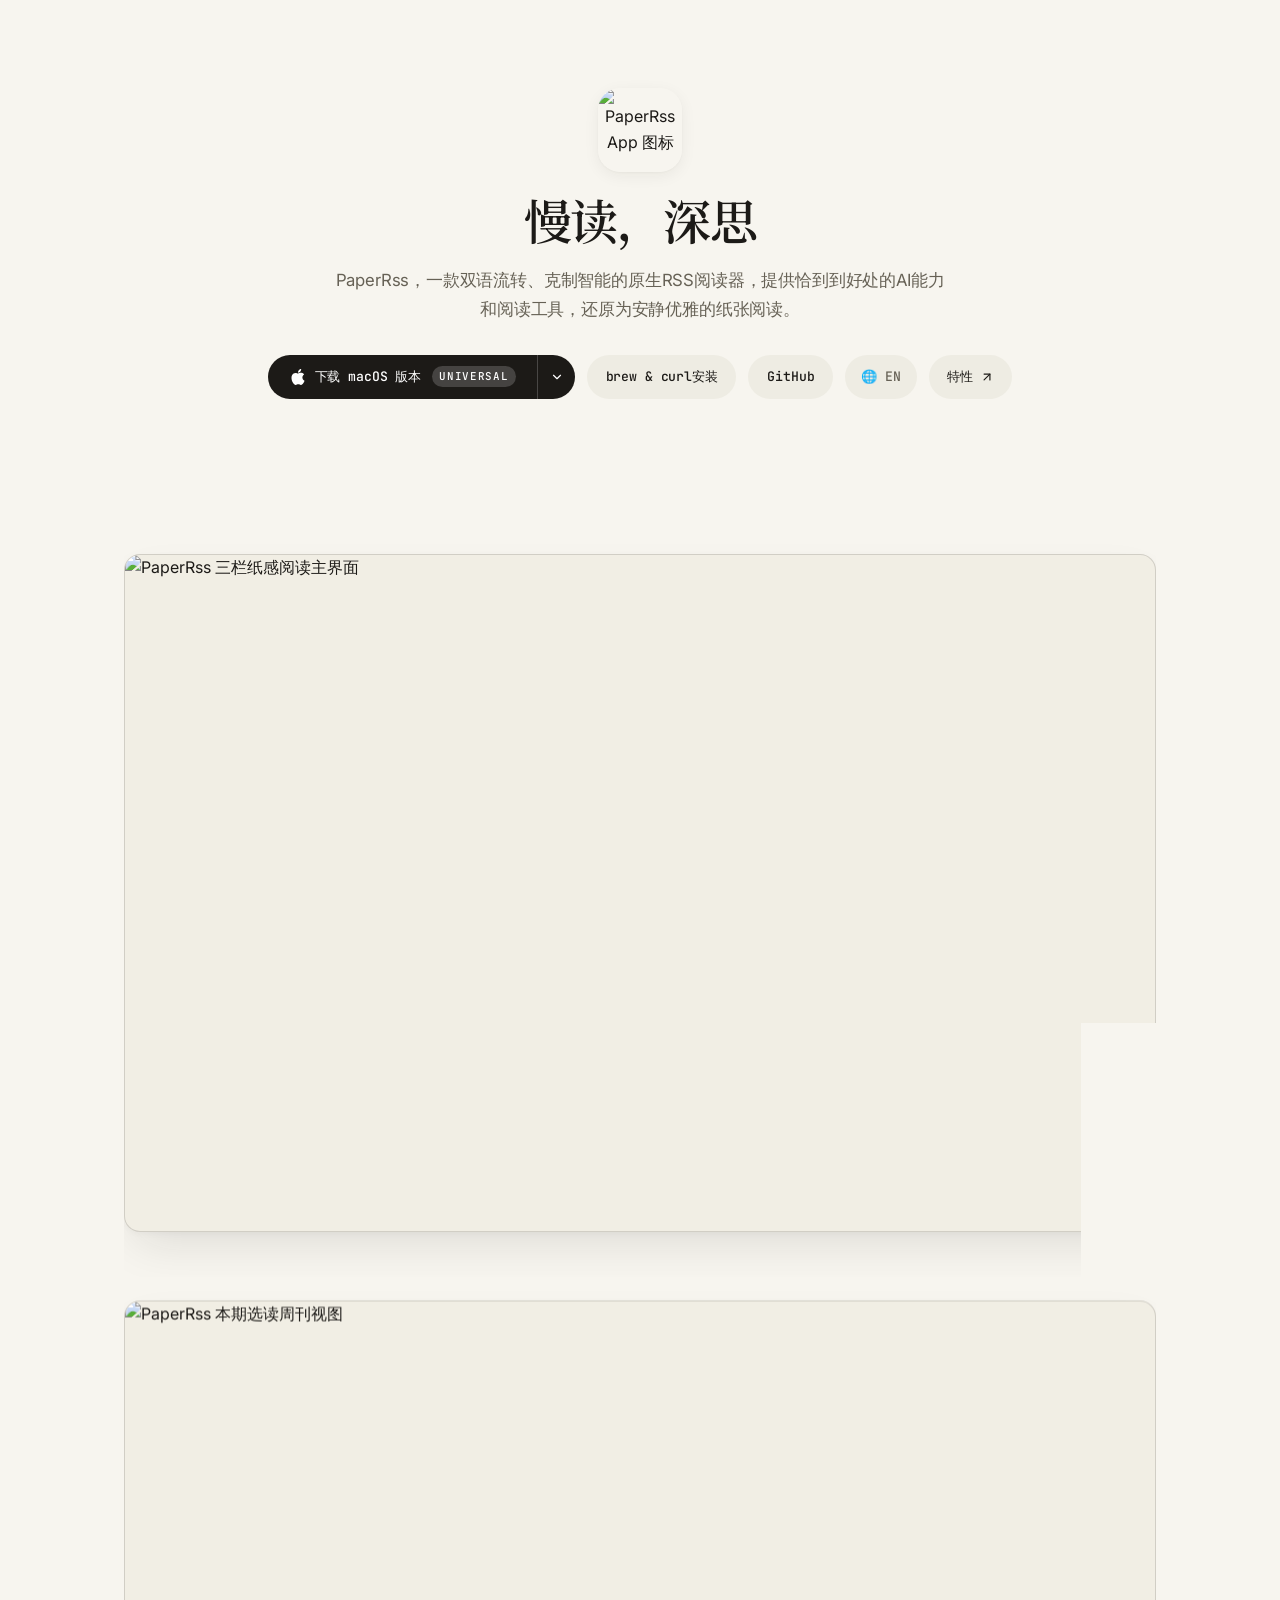
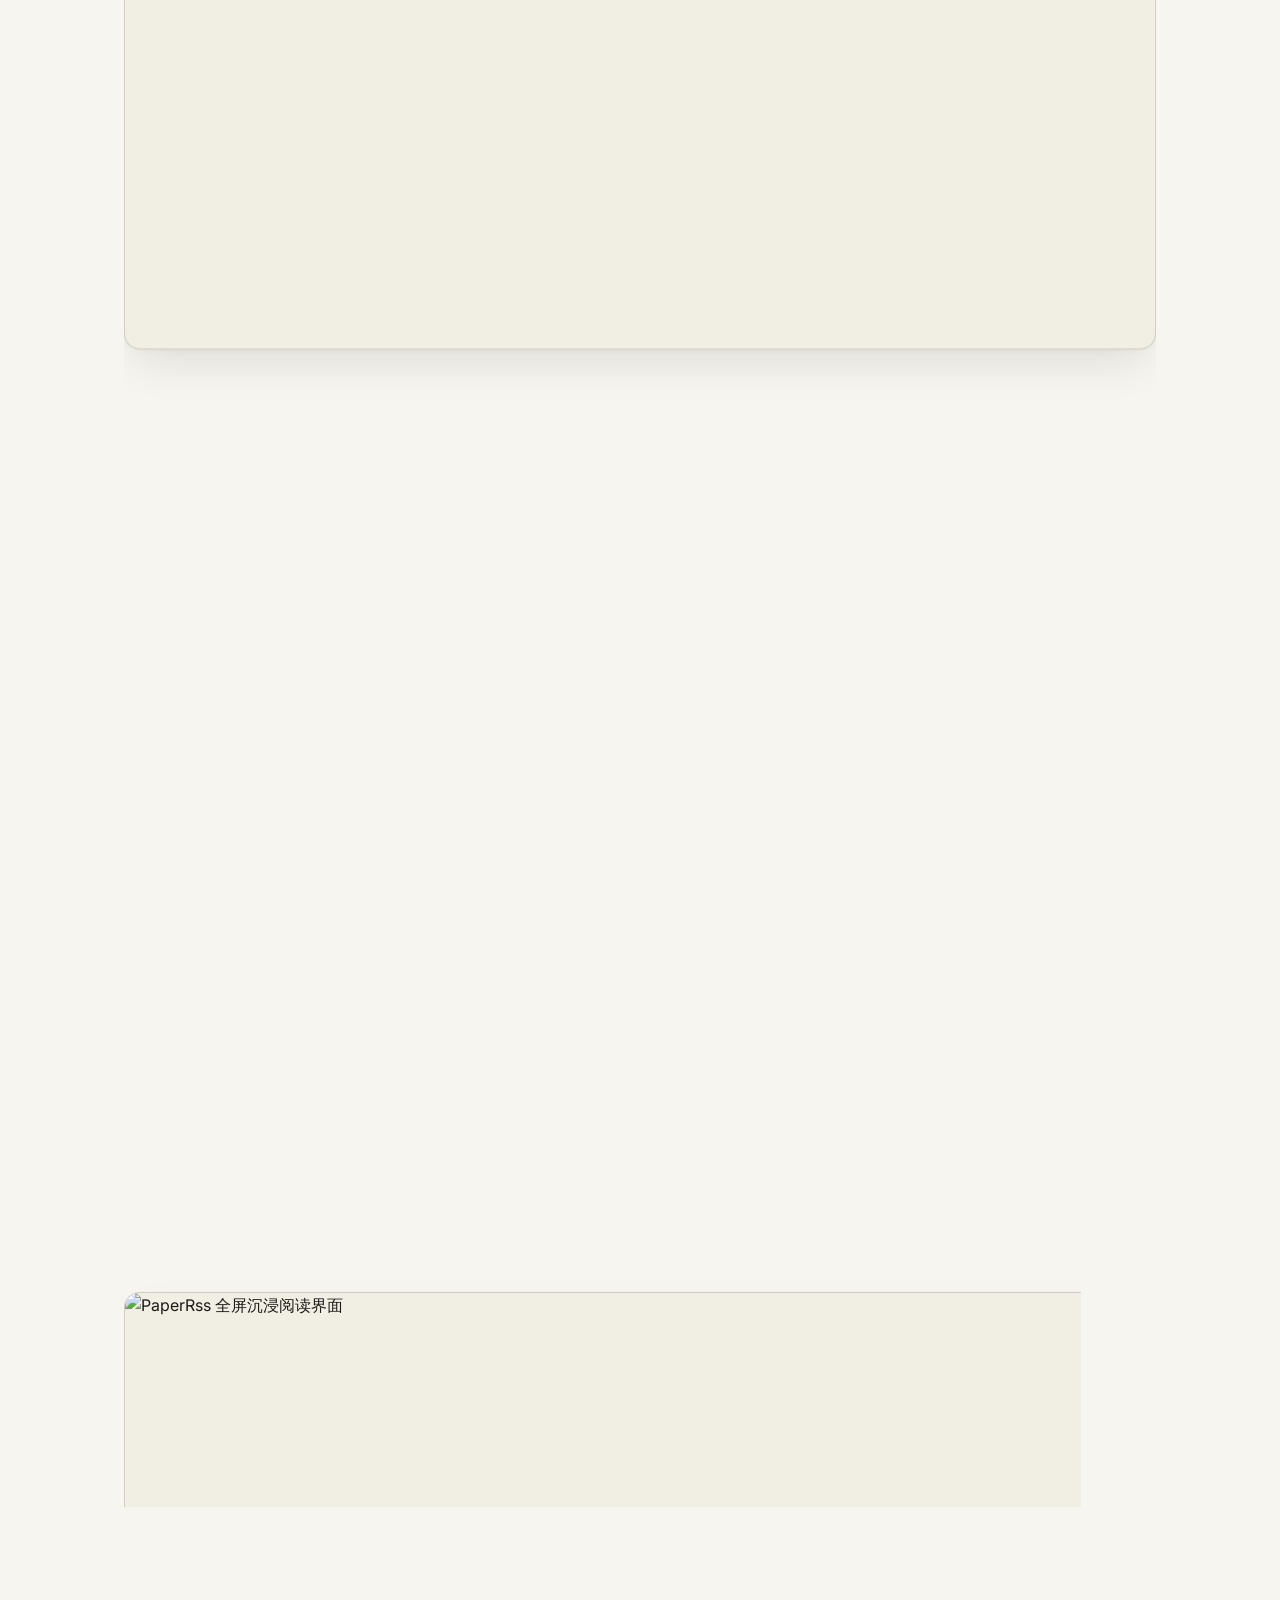
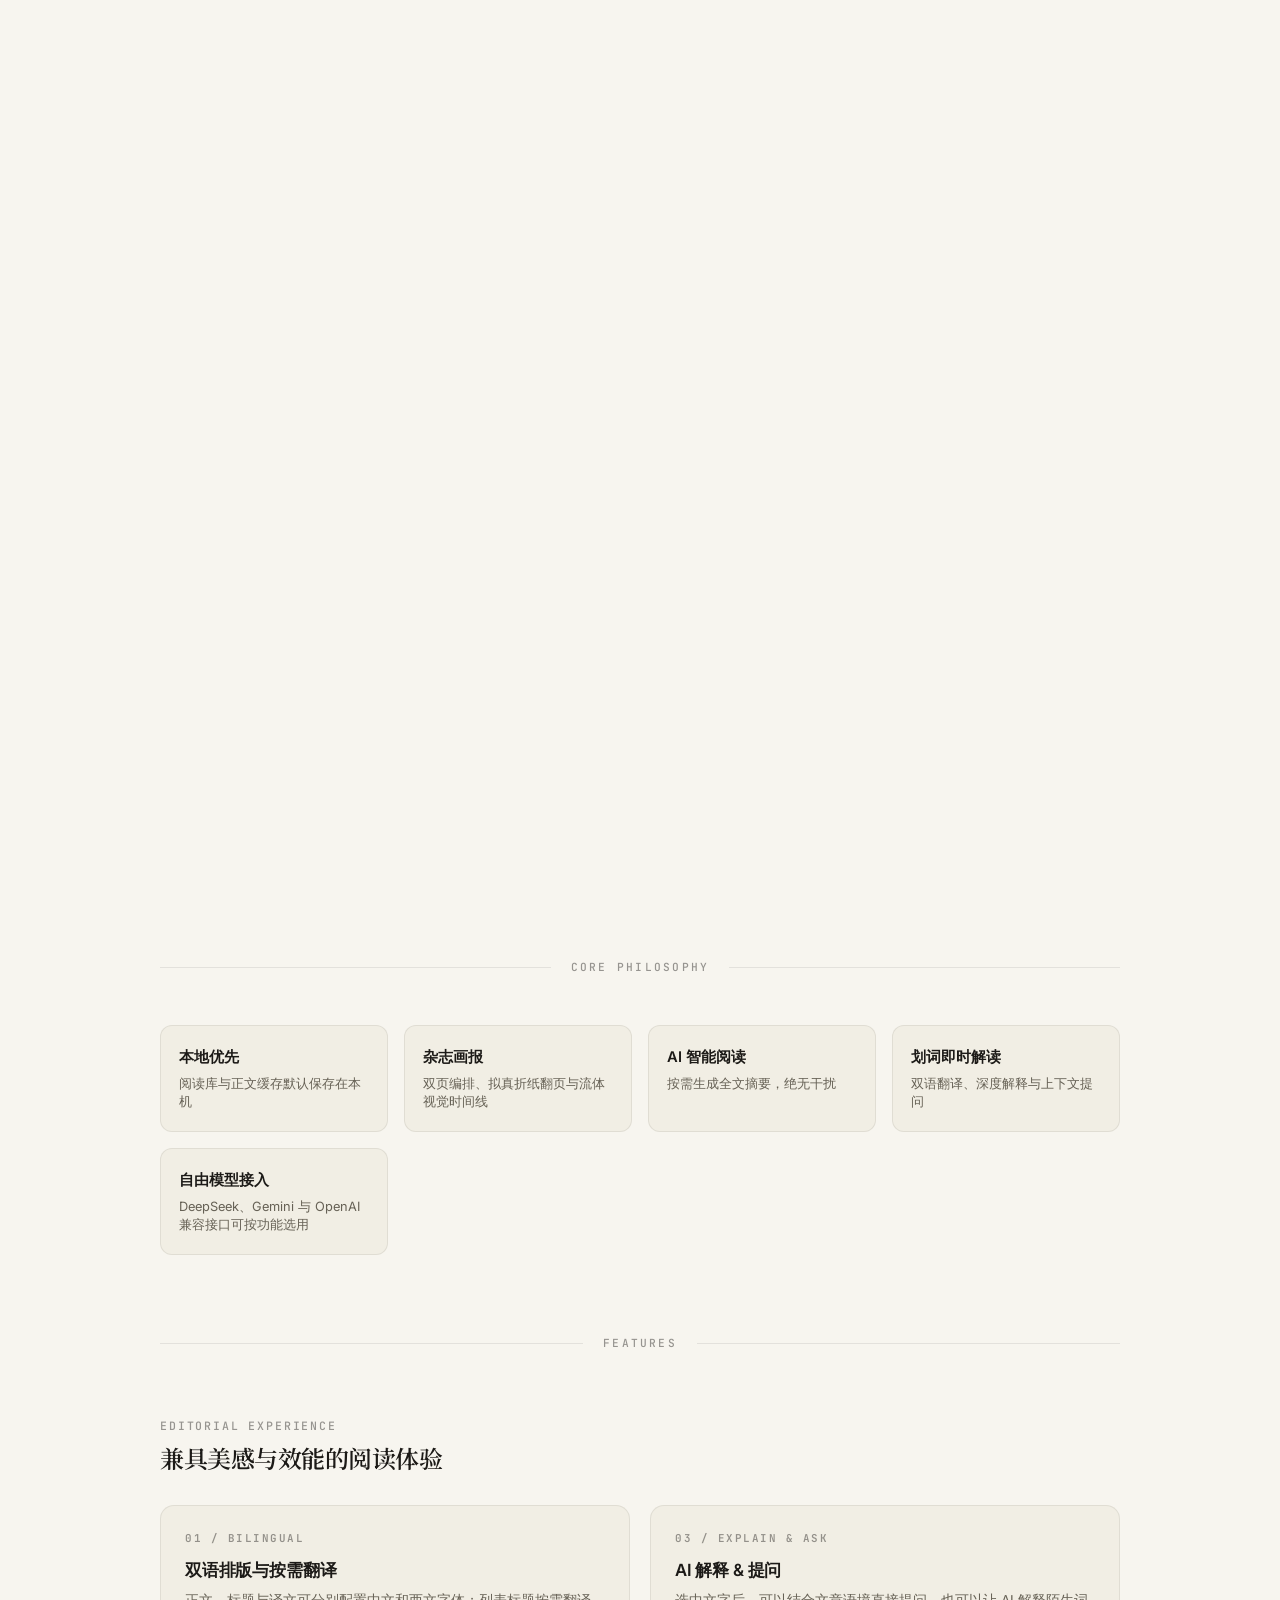
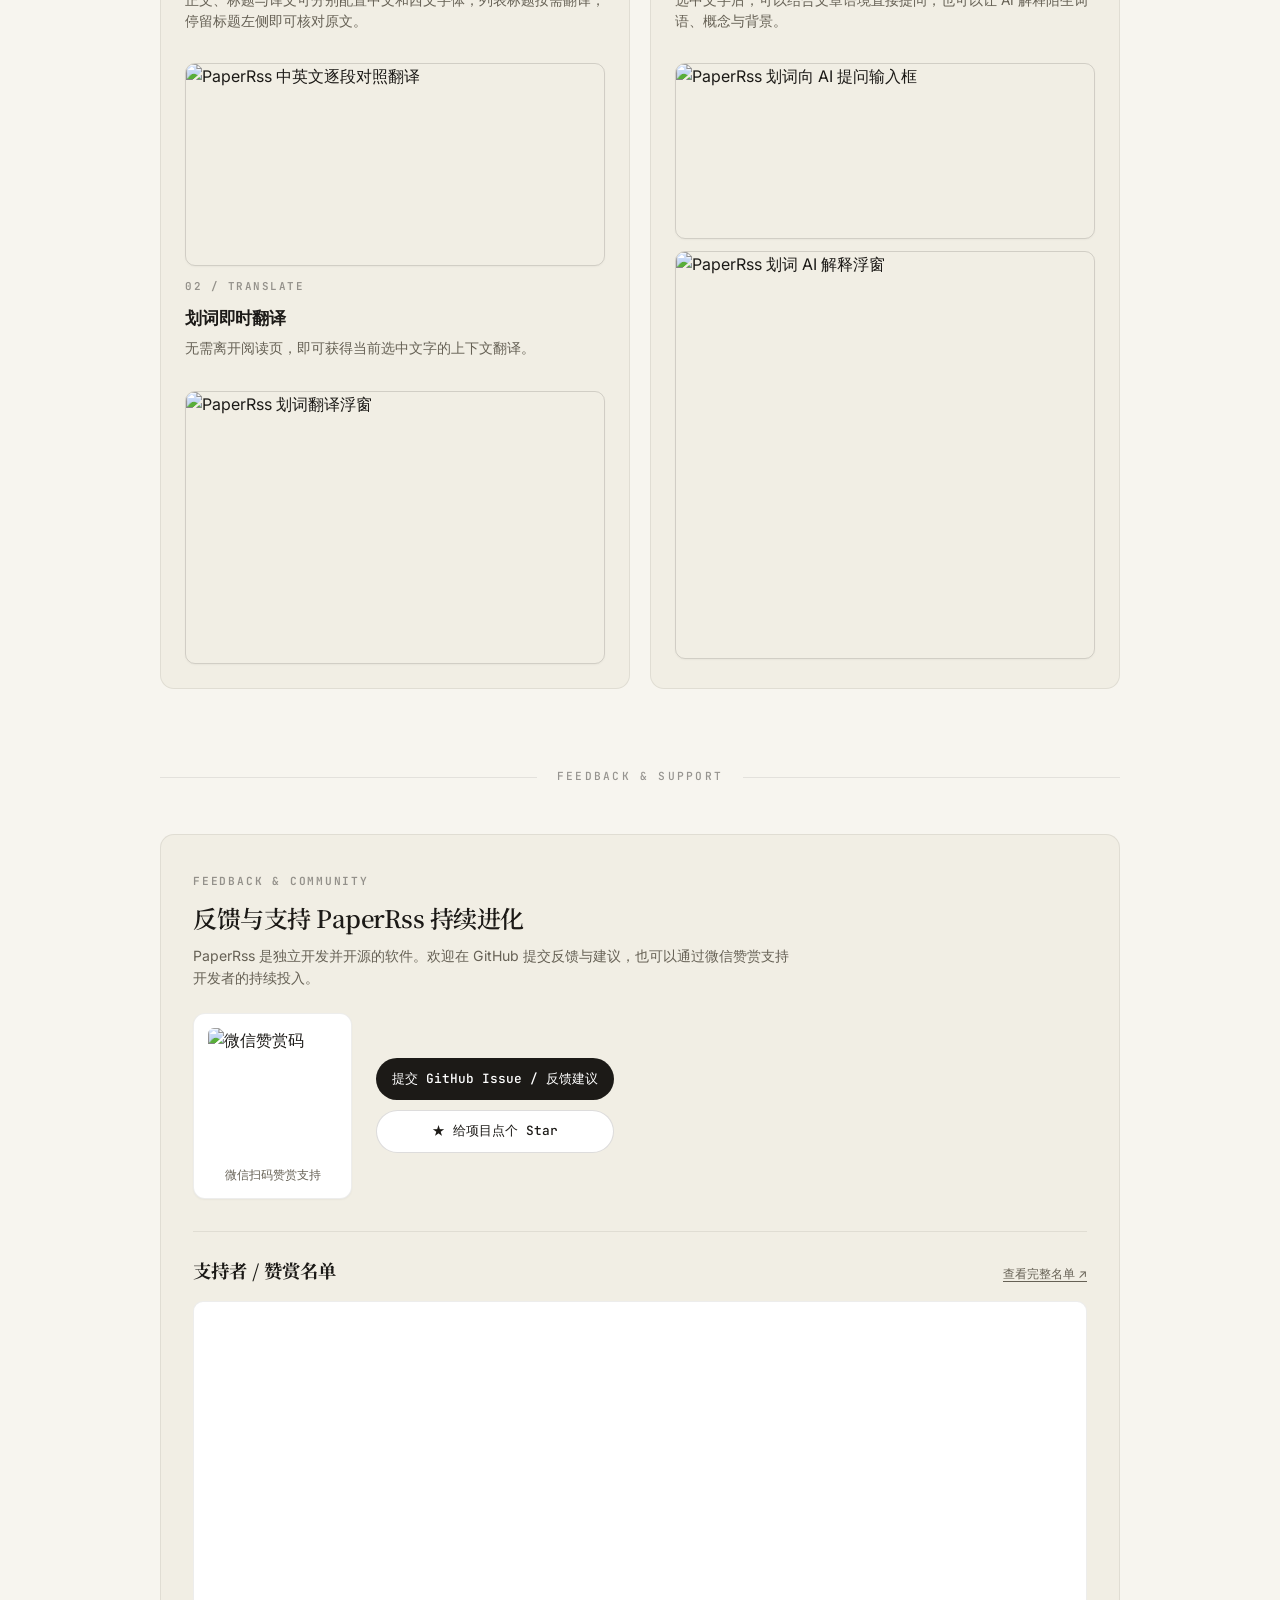
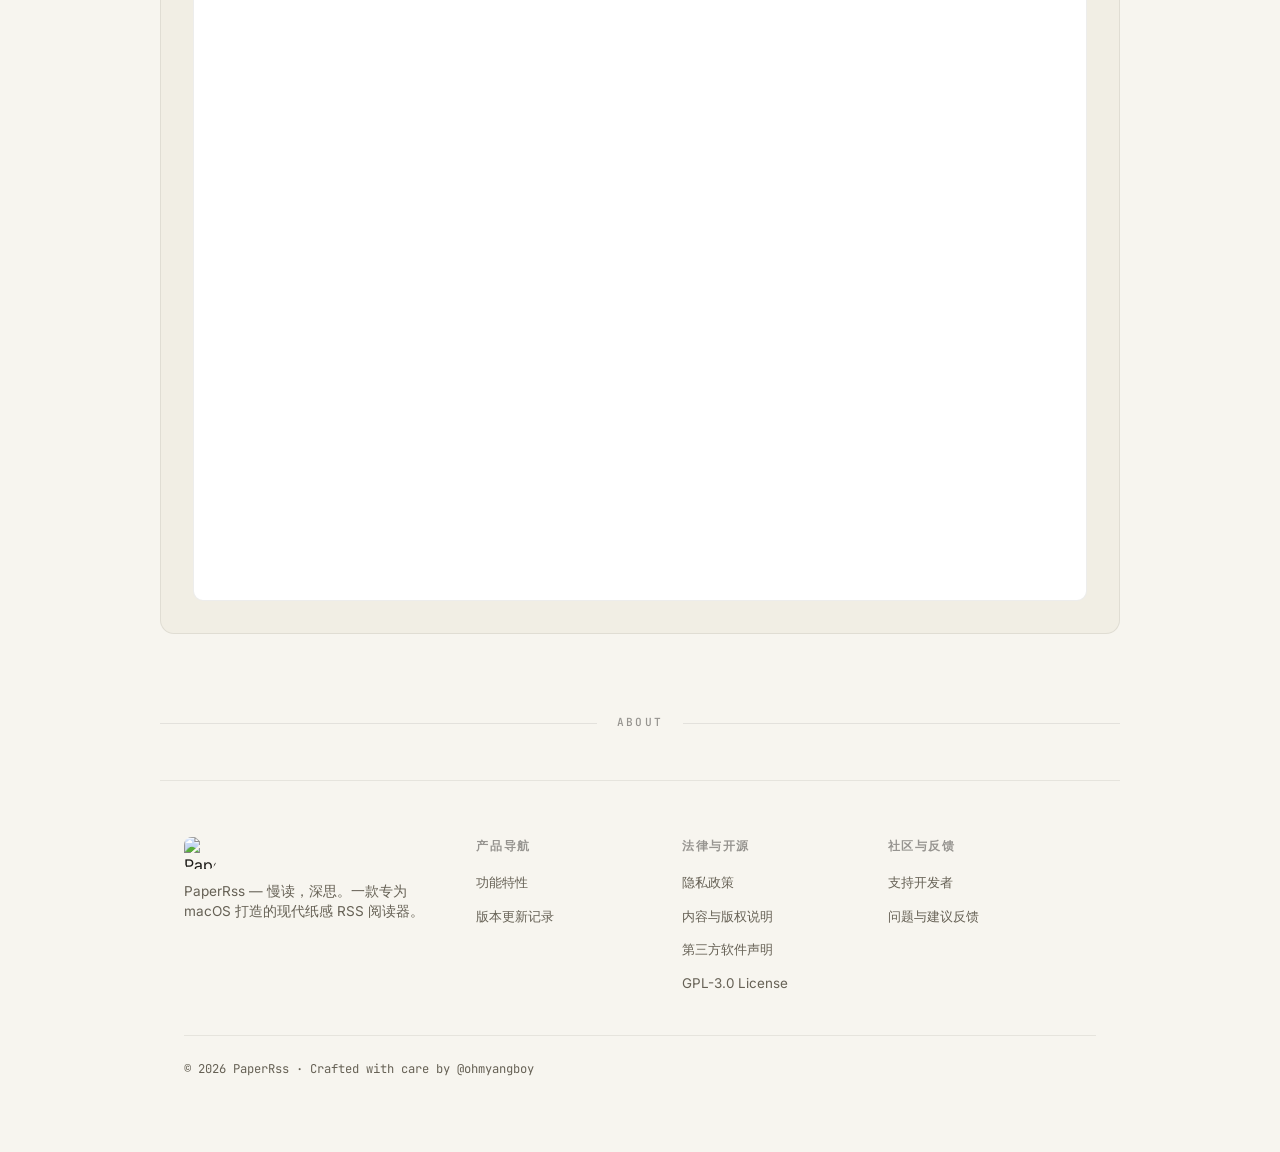
==== commit 0c0d9a41: "release: prepare v1.5.0-beta.4" ====
--- a/website/zh-CN/index.html
+++ b/website/zh-CN/index.html
@@ -94,9 +94,9 @@
                 <span class="dl-os">稳定版 v1.4.5</span>
                 <span class="dl-item-sub">阅读提速与稳定性修复 · Build 41</span>
               </a>
-              <a class="dl-item" role="menuitem" href="https://github.com/ohmyangboy/PaperRss/releases/tag/v1.5.0-beta.3" target="_blank" rel="noopener noreferrer">
-                <span class="dl-os">Beta v1.5.0-beta.3</span>
-                <span class="dl-item-sub">双语翻译与设置键盘导航 · Build 44</span>
+              <a class="dl-item" role="menuitem" href="https://github.com/ohmyangboy/PaperRss/releases/tag/v1.5.0-beta.4" target="_blank" rel="noopener noreferrer">
+                <span class="dl-os">Beta v1.5.0-beta.4</span>
+                <span class="dl-item-sub">可关闭自动全文抓取 · Build 45</span>
               </a>
               <a class="dl-item" role="menuitem" href="https://github.com/ohmyangboy/PaperRss/releases" target="_blank" rel="noopener noreferrer">
                 <span class="dl-os">所有历史版本</span>
--- a/website/styles.css
+++ b/website/styles.css
@@ -0,0 +1,1765 @@
+/* ==============================================================================
+ * PaperRss — Minimal Zine Poster & Editorial System (Inspired by gc-minimal-zine-poster & otty.sh)
+ * Pure Warm Paper & Ink Aesthetic (米白纸张色、黑白灰、杂志海报排版、极简纯粹)
+ * ============================================================================== */
+
+@import url('https://fonts.googleapis.com/css2?family=Inter:wght@400;500;600;700&family=JetBrains+Mono:wght@400;500;600&family=Noto+Serif+SC:wght@500;600;700&display=swap');
+
+:root {
+  /* Warm Paper & Clean Neutral Palette */
+  --paper: #f7f5ef;
+  --surface: #ffffff;
+  --ink: #1c1a17;
+  --muted: #666155;
+  --subtle: #948e7f;
+  --chip: #eeece3;
+  --chip-hover: #e3dfd4;
+  --card: #f1eee4;
+  --card-hover: #e9e5d9;
+  --skel: #e5e1d3;
+  --panel: #eae6db;
+  --hairline: rgba(28, 26, 23, 0.09);
+  --border: rgba(28, 26, 23, 0.08);
+  --border-medium: rgba(28, 26, 23, 0.15);
+  --label: rgba(28, 26, 23, 0.44);
+  --kbd-bg: rgba(28, 26, 23, 0.06);
+  --kbd-ink: rgba(28, 26, 23, 0.78);
+  --hover: rgba(28, 26, 23, 0.04);
+  --ring: rgba(28, 26, 23, 0.12);
+  --dot: rgba(28, 26, 23, 0.28);
+  --accent: #1c1a17;
+  --accent-hover: #000000;
+  --shadow-sm: 0 1px 2px rgba(28, 26, 23, 0.04);
+  --shadow-md: 0 4px 16px rgba(28, 26, 23, 0.06), 0 1px 3px rgba(28, 26, 23, 0.04);
+  --shadow-lg: 0 20px 48px -12px rgba(28, 26, 23, 0.12), 0 2px 8px rgba(28, 26, 23, 0.04);
+
+  /* Typography */
+  --font-sans: 'Inter', -apple-system, BlinkMacSystemFont, "Segoe UI", Roboto, sans-serif;
+  --font-serif: 'Noto Serif SC', 'Cormorant Garamond', Georgia, serif;
+  --font-mono: 'JetBrains Mono', ui-monospace, SFMono-Regular, Menlo, Monaco, Consolas, monospace;
+
+  /* Backward compatibility mappings */
+  --bg-paper: var(--paper);
+  --bg-paper-elevated: var(--surface);
+  --bg-paper-card: var(--card);
+  --text-main: var(--ink);
+  --text-muted: var(--muted);
+  --text-subtle: var(--subtle);
+  --border-light: var(--border);
+  --color-cobalt: var(--ink);
+}
+
+/* Base Reset */
+*, *::before, *::after {
+  box-sizing: border-box;
+  margin: 0;
+  padding: 0;
+}
+
+html {
+  scroll-behavior: smooth;
+  font-size: 16px;
+  background-color: var(--paper);
+  color: var(--ink);
+  -webkit-font-smoothing: antialiased;
+  -moz-osx-font-smoothing: grayscale;
+}
+
+body {
+  font-family: var(--font-sans);
+  line-height: 1.6;
+  background: var(--paper);
+  color: var(--ink);
+  overflow-x: hidden;
+  min-height: 100vh;
+}
+
+/* Layout Container */
+.container {
+  max-width: 1080px;
+  margin-inline: auto;
+  padding-inline: 1.5rem;
+}
+
+/* ==============================================================================
+ * Header / Navbar (Hidden by default for pure Minimal Zine / Poster feel)
+ * Structure kept intact for compatibility with DOM test assertions
+ * ============================================================================== */
+.site-header {
+  position: sticky;
+  top: 0;
+  z-index: 100;
+  background: rgba(247, 245, 239, 0.90);
+  backdrop-filter: blur(14px);
+  -webkit-backdrop-filter: blur(14px);
+  border-bottom: 1px solid var(--border);
+  padding: 0.75rem 2rem;
+  display: grid;
+  grid-template-columns: minmax(0, 1fr) auto minmax(0, 1fr);
+  align-items: center;
+  display: none !important; /* Minimalist poster layout: header hidden */
+}
+
+.brand {
+  display: flex;
+  align-items: center;
+  gap: 0.65rem;
+  text-decoration: none;
+  color: var(--ink);
+  justify-self: start;
+}
+
+.brand img {
+  width: 32px;
+  height: 32px;
+  border-radius: 8px;
+  box-shadow: var(--shadow-sm);
+  display: block;
+}
+
+.brand-text {
+  display: flex;
+  flex-direction: column;
+}
+
+.brand-name {
+  font-family: var(--font-sans);
+  font-size: 1.05rem;
+  font-weight: 600;
+  letter-spacing: -0.02em;
+  color: var(--ink);
+}
+
+.brand-tag {
+  font-family: var(--font-mono);
+  font-size: 0.65rem;
+  text-transform: uppercase;
+  letter-spacing: 0.08em;
+  color: var(--muted);
+}
+
+.site-nav {
+  display: flex;
+  align-items: center;
+  gap: 1.75rem;
+  justify-self: center;
+}
+
+.site-nav a {
+  text-decoration: none;
+  color: var(--muted);
+  font-size: 0.85rem;
+  font-weight: 500;
+  transition: color 0.15s ease;
+}
+
+.site-nav a:hover {
+  color: var(--ink);
+}
+
+.header-actions {
+  display: flex;
+  align-items: center;
+  gap: 0.75rem;
+  justify-self: end;
+}
+
+/* ==============================================================================
+ * Hero Section (Minimal Zine Poster Layout — High Impact, Deep Focus)
+ * ============================================================================== */
+.hero {
+  padding: 5.5rem 0 3.5rem 0;
+  position: relative;
+  z-index: 20;
+}
+
+.hero-content {
+  width: min(100%, 820px);
+  margin-inline: auto;
+  display: flex;
+  flex-direction: column;
+  align-items: center;
+  text-align: center;
+  transform-origin: center top;
+  will-change: transform, filter, opacity;
+  position: relative;
+  z-index: 20;
+}
+
+.hero-app-icon {
+  width: 84px;
+  height: 84px;
+  flex: 0 0 auto;
+  margin: 0 0 1.15rem;
+  user-select: none;
+  -webkit-user-drag: none;
+}
+
+.hero-app-icon img {
+  display: block;
+  width: 100%;
+  height: 100%;
+  border-radius: 22px;
+  box-shadow: var(--shadow-md);
+}
+
+.release-note {
+  margin: 1.1rem 0 0;
+  color: var(--muted);
+  font-size: 0.8125rem;
+  line-height: 1.7;
+}
+
+.release-note a {
+  color: var(--ink);
+  text-decoration: underline;
+  text-underline-offset: 3px;
+}
+
+/* Scramble Title — Zine Poster Typography (Mono/Serif Hybrid, Pure Ink) */
+.hero h1,
+.hero-brand-name,
+.scramble-title {
+  font-family: var(--font-serif);
+  font-size: 3rem;
+  font-weight: 600;
+  line-height: 1.25;
+  letter-spacing: -0.03em;
+  color: var(--ink);
+  cursor: pointer;
+  margin-bottom: 1rem;
+}
+
+.scramble-target {
+  display: inline-block;
+  line-height: inherit;
+  white-space: nowrap;
+}
+
+/* Scramble characters: Pure monochrome ink with typographic texture */
+.scramble-char {
+  font-family: var(--font-mono);
+  color: var(--ink);
+  opacity: 0.65;
+  font-size: 0.9em;
+  display: inline-block;
+  vertical-align: middle;
+}
+
+.settling-char {
+  display: inline-block;
+  color: inherit;
+  vertical-align: baseline;
+}
+
+.hero-subtitle,
+.hero-bio {
+  font-size: 1.05rem;
+  color: var(--muted);
+  max-width: 620px;
+  line-height: 1.68;
+  margin-bottom: 2rem;
+  font-weight: 400;
+  letter-spacing: -0.01em;
+}
+
+/* Hero CTA Cluster — Download, Star & Lang Switches Together */
+.hero-ctas {
+  display: flex;
+  flex-wrap: nowrap;
+  align-items: center;
+  justify-content: center;
+  gap: 0.75rem;
+  width: max-content;
+  min-width: 100%;
+  margin-bottom: 1.5rem;
+  position: relative;
+  z-index: 20;
+}
+
+.hero-ctas > * {
+  flex-shrink: 0;
+}
+
+/* Split Download Button (Universal macOS) */
+.dl-split {
+  position: relative;
+  display: inline-flex;
+  align-items: stretch;
+  z-index: 20;
+}
+
+.dl-main {
+  display: inline-flex;
+  height: 44px;
+  align-items: center;
+  gap: 0.55rem;
+  border-top-left-radius: 999px;
+  border-bottom-left-radius: 999px;
+  background: var(--ink);
+  color: #ffffff;
+  padding: 0 1.35rem;
+  font-family: var(--font-mono);
+  font-size: 0.82rem;
+  font-weight: 500;
+  letter-spacing: -0.01em;
+  text-decoration: none;
+  transition: opacity 0.15s ease, background 0.15s ease;
+}
+
+.dl-main:hover {
+  opacity: 0.92;
+}
+
+.dl-main[aria-busy="true"] {
+  cursor: wait;
+  opacity: 0.75;
+}
+
+.dl-main-icon {
+  display: inline-flex;
+  align-items: center;
+  justify-content: center;
+  width: 16px;
+  height: 16px;
+}
+
+.dl-main-icon svg {
+  width: 16px;
+  height: 16px;
+}
+
+.dl-tag-universal {
+  display: inline-block;
+  font-family: var(--font-mono);
+  font-size: 0.68rem;
+  font-weight: 500;
+  text-transform: uppercase;
+  letter-spacing: 0.06em;
+  background: rgba(255, 255, 255, 0.18);
+  padding: 0.12rem 0.45rem;
+  border-radius: 999px;
+  margin-left: 0.15rem;
+}
+
+.dl-toggle {
+  display: inline-flex;
+  height: 44px;
+  width: 38px;
+  align-items: center;
+  justify-content: center;
+  border-top-right-radius: 999px;
+  border-bottom-right-radius: 999px;
+  border: 0;
+  border-left: 1px solid rgba(255, 255, 255, 0.2);
+  background: var(--ink);
+  color: #ffffff;
+  cursor: pointer;
+  transition: opacity 0.15s ease;
+}
+
+.dl-toggle:hover {
+  opacity: 0.92;
+}
+
+.dl-toggle svg {
+  width: 14px;
+  height: 14px;
+  transition: transform 0.2s ease;
+}
+
+.dl-toggle[aria-expanded="true"] svg {
+  transform: rotate(180deg);
+}
+
+/* Download Dropdown Menu */
+.dl-menu {
+  position: absolute;
+  top: calc(100% + 8px);
+  left: 0;
+  z-index: 50;
+  min-width: 300px;
+  display: none;
+  flex-direction: column;
+  gap: 3px;
+  padding: 6px;
+  border-radius: 14px;
+  background: var(--surface);
+  border: 1px solid var(--border-medium);
+  box-shadow: 0 12px 32px rgba(28, 26, 23, 0.12), 0 2px 6px rgba(28, 26, 23, 0.06);
+  backdrop-filter: blur(16px);
+  -webkit-backdrop-filter: blur(16px);
+  animation: menuFadeIn 0.15s ease forwards;
+}
+
+.dl-menu.is-open {
+  display: flex;
+}
+
+@keyframes menuFadeIn {
+  from { opacity: 0; transform: translateY(-4px); }
+  to { opacity: 1; transform: translateY(0); }
+}
+
+.dl-item {
+  display: flex;
+  align-items: center;
+  justify-content: space-between;
+  gap: 1.25rem;
+  padding: 9px 12px;
+  border-radius: 8px;
+  font-family: var(--font-mono);
+  font-size: 0.8rem;
+  color: var(--ink);
+  text-decoration: none;
+  cursor: pointer;
+  background: transparent;
+  transition: background 0.15s ease, color 0.15s ease;
+  user-select: none;
+}
+
+.dl-item:hover,
+.dl-item:focus-visible {
+  background-color: var(--card-hover);
+  color: var(--ink);
+  outline: none;
+}
+
+.dl-item:active {
+  background-color: var(--skel);
+}
+
+.dl-os {
+  font-weight: 500;
+  white-space: nowrap;
+}
+
+.dl-item-sub {
+  font-size: 0.72rem;
+  color: var(--muted);
+  white-space: nowrap;
+  transition: color 0.15s ease;
+}
+
+.dl-item:hover .dl-item-sub,
+.dl-item:focus-visible .dl-item-sub {
+  color: var(--ink);
+}
+
+/* GitHub Star Pill Button (in Hero CTA cluster) */
+.btn-github {
+  display: inline-flex;
+  height: 44px;
+  align-items: center;
+  gap: 0.5rem;
+  text-decoration: none;
+  font-family: var(--font-mono);
+  font-size: 0.82rem;
+  font-weight: 500;
+  color: var(--ink);
+  background: var(--chip);
+  padding: 0 1.15rem;
+  border-radius: 999px;
+  transition: background 0.15s ease, color 0.15s ease;
+  white-space: nowrap;
+}
+
+.btn-github:hover {
+  background: var(--chip-hover);
+}
+
+.gh-star-badge {
+  display: none;
+  align-items: center;
+  gap: 0.25rem;
+  background: var(--kbd-bg);
+  padding: 0.12rem 0.48rem;
+  border-radius: 999px;
+  font-size: 0.74rem;
+  font-weight: 600;
+  color: var(--ink);
+  line-height: 1.2;
+}
+
+.gh-star-badge.is-visible {
+  display: inline-flex;
+}
+
+.gh-star-icon {
+  width: 11px;
+  height: 11px;
+  fill: var(--ink);
+}
+
+/* Language Switcher Pill in Hero */
+.language-switcher {
+  display: inline-flex;
+  height: 44px;
+  align-items: center;
+  gap: 0.35rem;
+  color: var(--muted);
+  font-family: var(--font-mono);
+  font-size: 0.82rem;
+  font-weight: 500;
+  text-decoration: none;
+  padding: 0 1rem;
+  border-radius: 999px;
+  background: var(--chip);
+  transition: background 0.15s ease, color 0.15s ease;
+  white-space: nowrap;
+}
+
+.language-switcher:hover {
+  background: var(--chip-hover);
+  color: var(--ink);
+}
+
+/* Secondary CTA Chip (Explore Features) */
+.hero-cta-secondary {
+  display: inline-flex;
+  height: 44px;
+  align-items: center;
+  gap: 0.4rem;
+  color: var(--ink);
+  background: var(--chip);
+  text-decoration: none;
+  padding: 0 1.15rem;
+  border-radius: 999px;
+  font-family: var(--font-mono);
+  font-weight: 500;
+  font-size: 0.82rem;
+  letter-spacing: -0.01em;
+  transition: background 0.15s ease, color 0.15s ease;
+}
+
+.hero-cta-secondary:hover {
+  background: var(--chip-hover);
+}
+
+.hero-cta-secondary svg {
+  width: 14px;
+  height: 14px;
+  transition: transform 0.15s ease;
+}
+
+.hero-cta-secondary:hover svg {
+  transform: translate(2px, -2px);
+}
+
+/* ==============================================================================
+ * Section Dividers (Minimal Zine Hairline + Monospace uppercase labels)
+ * ============================================================================== */
+.section-divider {
+  display: flex;
+  align-items: center;
+  gap: 1.25rem;
+  margin: 5rem auto 3rem;
+  max-width: 960px;
+}
+
+.section-divider .hairline {
+  height: 1px;
+  flex: 1;
+  background-color: var(--hairline);
+}
+
+.section-divider .section-label {
+  font-family: var(--font-mono);
+  font-size: 0.7rem;
+  font-weight: 500;
+  text-transform: uppercase;
+  letter-spacing: 0.2em;
+  color: var(--label);
+  white-space: nowrap;
+}
+
+/* ==============================================================================
+ * Showcase Stage — 3-Card Stacking Parallax
+ * ============================================================================== */
+.stage-section {
+  position: relative;
+  height: 400vh;
+  margin-bottom: 2rem;
+  /* Translated cards stick with the viewport and would otherwise paint
+     over the philosophy rail and feature cards. Clip to this section;
+     clip does not create a scroll container, so sticky still tracks the page. */
+  overflow: clip;
+}
+
+.stage-sticky-viewport {
+  position: sticky;
+  top: 3rem;
+  width: 100%;
+  height: calc(100vh - 4.5rem);
+  max-height: 880px;
+  display: flex;
+  align-items: center;
+  justify-content: center;
+}
+
+.stage-cards-wrapper {
+  position: relative;
+  width: 100%;
+  max-width: 1080px;
+}
+
+.stage-card {
+  width: 100%;
+  border-radius: 16px;
+}
+
+.stage-card-base,
+.stage-card-1 {
+  position: relative;
+  z-index: 1;
+  transform-origin: center top;
+  will-change: transform, opacity;
+  transform: translateZ(0);
+  backface-visibility: hidden;
+  -webkit-backface-visibility: hidden;
+}
+
+.stage-card-scrim {
+  position: absolute;
+  inset: 0;
+  border-radius: 16px;
+  background: rgba(247, 245, 239, 0.45);
+  backdrop-filter: blur(8px);
+  -webkit-backdrop-filter: blur(8px);
+  opacity: 0;
+  pointer-events: none;
+  will-change: opacity;
+  transform: translateZ(0);
+}
+
+.stage-card-mid,
+.stage-card-2 {
+  position: absolute;
+  top: 0;
+  left: 0;
+  width: 100%;
+  z-index: 2;
+  transform-origin: center top;
+  transform: translate3d(0, 115%, 0);
+  will-change: transform, opacity;
+  backface-visibility: hidden;
+  -webkit-backface-visibility: hidden;
+}
+
+.stage-card-overlay,
+.stage-card-top,
+.stage-card-3 {
+  position: absolute;
+  top: 0;
+  left: 0;
+  width: 100%;
+  z-index: 3;
+  transform-origin: center top;
+  transform: translate3d(0, 230%, 0);
+  will-change: transform;
+  backface-visibility: hidden;
+  -webkit-backface-visibility: hidden;
+}
+
+.stage-card-4 {
+  position: absolute;
+  top: 0;
+  left: 0;
+  width: 100%;
+  z-index: 4;
+  transform-origin: center top;
+  transform: translate3d(0, 345%, 0);
+  will-change: transform;
+  backface-visibility: hidden;
+  -webkit-backface-visibility: hidden;
+}
+
+.stage-image {
+  width: 100%;
+  display: block;
+  height: auto;
+  border: 1px solid var(--border-medium);
+  border-radius: 16px;
+  box-shadow: var(--shadow-lg);
+  transform: translateZ(0);
+  background-color: var(--card);
+}
+
+/* ==============================================================================
+ * Trust Rail / Core Philosophy Pillars (4-Column Bento Bar)
+ * ============================================================================== */
+.trust-rail {
+  display: grid;
+  grid-template-columns: repeat(4, 1fr);
+  gap: 1rem;
+  margin: 3rem auto;
+  max-width: 960px;
+}
+
+.trust-item {
+  display: flex;
+  flex-direction: column;
+  gap: 0.35rem;
+  padding: 1.25rem 1.1rem;
+  background: var(--card);
+  border-radius: 12px;
+  border: 1px solid var(--border);
+  transition: transform 0.15s ease, background 0.15s ease;
+}
+
+.trust-item:hover {
+  background: var(--card-hover);
+}
+
+.trust-item strong {
+  font-family: var(--font-sans);
+  font-size: 0.92rem;
+  font-weight: 600;
+  color: var(--ink);
+}
+
+.trust-item span {
+  font-size: 0.8rem;
+  color: var(--muted);
+  line-height: 1.4;
+}
+
+/* ==============================================================================
+ * Feature Sections (Bento Cards & Editorial Grids)
+ * ============================================================================== */
+#features {
+  position: relative;
+  z-index: 1;
+  transform-origin: center top;
+  will-change: transform, opacity;
+  transform: translateZ(0);
+  backface-visibility: hidden;
+  -webkit-backface-visibility: hidden;
+  margin-bottom: 4rem;
+  padding-top: 1rem;
+}
+
+.section-title-group {
+  text-align: left;
+  max-width: 960px;
+  margin: 0 auto 2rem;
+}
+
+.section-eyebrow {
+  font-family: var(--font-mono);
+  font-size: 0.72rem;
+  font-weight: 500;
+  text-transform: uppercase;
+  letter-spacing: 0.16em;
+  color: var(--label);
+  margin-bottom: 0.4rem;
+}
+
+.section-title-group h2 {
+  font-family: var(--font-serif);
+  font-size: 1.5rem;
+  font-weight: 600;
+  letter-spacing: -0.02em;
+  color: var(--ink);
+  line-height: 1.3;
+}
+
+.features-grid {
+  display: grid;
+  grid-template-columns: repeat(2, 1fr);
+  gap: 1.25rem;
+  max-width: 960px;
+  margin: 0 auto;
+}
+
+.feature-card {
+  display: flex;
+  flex-direction: column;
+  justify-content: space-between;
+  background: var(--card);
+  border-radius: 14px;
+  border: 1px solid var(--border);
+  padding: 1.5rem;
+  overflow: hidden;
+  transition: transform 0.15s ease, box-shadow 0.15s ease, background 0.15s ease;
+}
+
+.feature-card:hover {
+  background: var(--card-hover);
+  box-shadow: var(--shadow-md);
+  transform: translateY(-2px);
+}
+
+.feature-num {
+  font-family: var(--font-mono);
+  font-size: 0.68rem;
+  font-weight: 600;
+  letter-spacing: 0.14em;
+  color: var(--label);
+  margin-bottom: 0.6rem;
+}
+
+.feature-card h3 {
+  font-size: 1.05rem;
+  font-weight: 600;
+  letter-spacing: -0.01em;
+  color: var(--ink);
+  margin-bottom: 0.4rem;
+}
+
+.feature-card p {
+  font-size: 0.85rem;
+  color: var(--muted);
+  line-height: 1.5;
+  margin-bottom: 1.25rem;
+}
+
+.feature-card-img {
+  width: 100%;
+  height: auto;
+  border-radius: 10px;
+  border: 1px solid var(--border-medium);
+  box-shadow: var(--shadow-sm);
+  display: block;
+}
+
+.feature-card-gallery {
+  display: flex;
+  flex-direction: column;
+  gap: 0.75rem;
+}
+
+/* ==============================================================================
+ * Installation Section (Terminal Card & Step Guide)
+ * ============================================================================== */
+.install-section {
+  max-width: 960px;
+  margin: 0 auto 4.5rem;
+}
+
+.install-box {
+  background: var(--card);
+  border-radius: 14px;
+  border: 1px solid var(--border);
+  padding: 1.75rem;
+}
+
+.install-intro {
+  font-size: 0.9rem;
+  color: var(--muted);
+  margin-bottom: 1.5rem;
+  line-height: 1.6;
+}
+
+.install-methods {
+  display: flex;
+  flex-direction: column;
+  gap: 1.5rem;
+}
+
+.install-method-item {
+  display: flex;
+  flex-direction: column;
+  gap: 0.5rem;
+}
+
+.install-method-item strong {
+  font-size: 0.92rem;
+  font-weight: 600;
+  color: var(--ink);
+}
+
+.install-subtext {
+  font-size: 0.85rem;
+  color: var(--muted);
+  line-height: 1.5;
+}
+
+.install-subtext code {
+  font-family: var(--font-mono);
+  font-size: 0.8rem;
+  padding: 2px 6px;
+  border-radius: 4px;
+  background: var(--kbd-bg);
+  color: var(--kbd-ink);
+}
+
+.install-cmd-row {
+  display: flex;
+  align-items: center;
+  gap: 0.75rem;
+  background: var(--surface);
+  border: 1px solid var(--border-medium);
+  border-radius: 10px;
+  padding: 0.6rem 0.85rem;
+  margin-top: 0.35rem;
+}
+
+.install-cmd {
+  font-family: var(--font-mono);
+  font-size: 0.78rem;
+  color: var(--ink);
+  line-height: 1.4;
+  overflow-x: auto;
+  white-space: nowrap;
+  flex: 1;
+}
+
+.install-cmd-copy {
+  display: inline-flex;
+  align-items: center;
+  justify-content: center;
+  height: 32px;
+  padding: 0 0.85rem;
+  border-radius: 999px;
+  border: 0;
+  background: var(--ink);
+  color: #ffffff;
+  font-family: var(--font-mono);
+  font-size: 0.74rem;
+  font-weight: 500;
+  letter-spacing: -0.01em;
+  cursor: pointer;
+  flex-shrink: 0;
+  transition: opacity 0.15s ease;
+}
+
+.install-cmd-copy:hover {
+  opacity: 0.9;
+}
+
+.install-note {
+  margin-top: 1.5rem;
+  padding-top: 1.25rem;
+  border-top: 1px solid var(--border);
+  font-size: 0.82rem;
+  color: var(--muted);
+  line-height: 1.55;
+}
+
+.install-note a {
+  color: var(--ink);
+  text-decoration: underline;
+  text-underline-offset: 2px;
+}
+
+/* ==============================================================================
+ * Sponsor & Feedback Section
+ * ============================================================================== */
+.sponsor-section {
+  max-width: 960px;
+  margin: 0 auto 4.5rem;
+  background: var(--card);
+  border-radius: 14px;
+  border: 1px solid var(--border);
+  padding: 2rem;
+  text-align: left;
+}
+
+.sponsor-badge {
+  display: inline-block;
+  font-family: var(--font-mono);
+  font-size: 0.7rem;
+  font-weight: 600;
+  letter-spacing: 0.16em;
+  color: var(--label);
+  margin-bottom: 0.5rem;
+}
+
+.sponsor-section h2 {
+  font-family: var(--font-serif);
+  font-size: 1.5rem;
+  font-weight: 600;
+  letter-spacing: -0.02em;
+  color: var(--ink);
+  margin-bottom: 0.5rem;
+}
+
+.sponsor-desc {
+  font-size: 0.88rem;
+  color: var(--muted);
+  max-width: 600px;
+  line-height: 1.55;
+  margin-bottom: 1.5rem;
+}
+
+.sponsor-box {
+  display: flex;
+  flex-wrap: wrap;
+  align-items: center;
+  gap: 2rem;
+}
+
+/* 名单曝光后才加载；预留完整阅读区域，加载不改变外层布局。 */
+.sponsor-layout {
+  display: flex;
+  flex-direction: column;
+  gap: 2rem;
+}
+
+.sponsor-actions .sponsor-box {
+  gap: 1.5rem;
+}
+
+.sponsor-actions .feedback-btn {
+  height: auto;
+  min-height: 38px;
+  padding: 0.65rem 1rem;
+  text-align: center;
+}
+
+.supporters-panel {
+  width: 100%;
+  min-width: 0;
+  border-top: 1px solid var(--border);
+  padding-top: 1.5rem;
+}
+
+.supporters-heading {
+  display: flex;
+  align-items: baseline;
+  justify-content: space-between;
+  flex-wrap: wrap;
+  gap: 0.75rem;
+  margin-bottom: 1rem;
+}
+
+.supporters-heading h3 {
+  font-family: var(--font-serif);
+  font-size: 1.15rem;
+  color: var(--ink);
+}
+
+.supporters-heading a {
+  font-size: 0.75rem;
+  color: var(--muted);
+  text-underline-offset: 3px;
+}
+
+.supporters-frame {
+  display: block;
+  width: 100%;
+  height: 900px;
+  border: 1px solid var(--border);
+  border-radius: 10px;
+  background: var(--surface);
+}
+
+@media (max-width: 768px) {
+  .sponsor-section { padding: 1.25rem; }
+  .sponsor-actions .sponsor-box { justify-content: center; }
+  .sponsor-actions .feedback-links { width: 100%; }
+  .supporters-frame { height: 1400px; }
+}
+
+.qr-card {
+  display: flex;
+  flex-direction: column;
+  align-items: center;
+  gap: 0.5rem;
+  background: var(--surface);
+  border: 1px solid var(--border);
+  padding: 0.85rem;
+  border-radius: 12px;
+  box-shadow: var(--shadow-sm);
+}
+
+.qr-card img {
+  width: 130px;
+  height: 130px;
+  display: block;
+  border-radius: 6px;
+}
+
+.qr-caption {
+  font-family: var(--font-mono);
+  font-size: 0.72rem;
+  color: var(--muted);
+}
+
+.feedback-links {
+  display: flex;
+  flex-direction: column;
+  gap: 0.65rem;
+}
+
+.feedback-btn {
+  display: inline-flex;
+  align-items: center;
+  justify-content: center;
+  height: 38px;
+  padding: 0 1.25rem;
+  border-radius: 999px;
+  background: var(--ink);
+  color: #ffffff;
+  font-family: var(--font-mono);
+  font-size: 0.8rem;
+  font-weight: 500;
+  text-decoration: none;
+  transition: opacity 0.15s ease;
+}
+
+.feedback-btn:hover {
+  opacity: 0.9;
+}
+
+.feedback-btn.secondary-feedback {
+  background: var(--surface);
+  color: var(--ink);
+  border: 1px solid var(--border-medium);
+}
+
+.feedback-btn.secondary-feedback:hover {
+  background: var(--chip);
+}
+
+.paypal-button {
+  display: inline-flex;
+  align-items: center;
+  justify-content: center;
+  height: 42px;
+  padding: 0 1.5rem;
+  border-radius: 999px;
+  background: #0070ba;
+  color: #ffffff;
+  font-family: var(--font-mono);
+  font-size: 0.85rem;
+  font-weight: 600;
+  text-decoration: none;
+  box-shadow: 0 2px 8px rgba(0, 112, 186, 0.2);
+  transition: opacity 0.15s ease;
+}
+
+.paypal-button:hover {
+  opacity: 0.92;
+}
+
+/* ==============================================================================
+ * Footer
+ * ============================================================================== */
+.site-footer {
+  max-width: 960px;
+  margin: 0 auto;
+  padding: 3.5rem 1.5rem 4.5rem;
+  border-top: 1px solid var(--border);
+}
+
+.footer-grid {
+  display: grid;
+  grid-template-columns: 1.5fr 1fr 1fr 1.2fr;
+  gap: 2rem;
+  margin-bottom: 2.5rem;
+}
+
+.footer-brand {
+  display: flex;
+  flex-direction: column;
+  gap: 0.75rem;
+}
+
+.footer-brand img {
+  width: 32px;
+  height: 32px;
+  border-radius: 8px;
+}
+
+.footer-brand p {
+  font-size: 0.85rem;
+  color: var(--muted);
+  line-height: 1.5;
+}
+
+.footer-col h3 {
+  font-family: var(--font-mono);
+  font-size: 0.72rem;
+  font-weight: 600;
+  text-transform: uppercase;
+  letter-spacing: 0.14em;
+  color: var(--label);
+  margin-bottom: 0.85rem;
+}
+
+.footer-col ul {
+  list-style: none;
+  display: flex;
+  flex-direction: column;
+  gap: 0.5rem;
+}
+
+.footer-col a {
+  font-size: 0.84rem;
+  color: var(--muted);
+  text-decoration: none;
+  transition: color 0.15s ease;
+}
+
+.footer-col a:hover {
+  color: var(--ink);
+}
+
+.footer-bottom {
+  display: flex;
+  align-items: center;
+  justify-content: space-between;
+  padding-top: 1.5rem;
+  border-top: 1px solid var(--border);
+}
+
+.footer-copy {
+  font-family: var(--font-mono);
+  font-size: 0.76rem;
+  color: var(--muted);
+}
+
+.footer-copy a {
+  color: inherit;
+  text-decoration: none;
+}
+
+.footer-copy a:hover {
+  text-decoration: underline;
+}
+
+/* ==============================================================================
+ * Legal pages
+ * ============================================================================== */
+.legal-body {
+  background:
+    radial-gradient(circle at 12% 5%, rgba(28, 26, 23, 0.035), transparent 30rem),
+    var(--paper);
+}
+
+.legal-shell {
+  width: min(calc(100% - 2rem), 900px);
+  margin-inline: auto;
+}
+
+.legal-topbar {
+  min-height: 72px;
+  display: flex;
+  align-items: center;
+  justify-content: space-between;
+  gap: 1.5rem;
+  border-bottom: 1px solid var(--border);
+}
+
+.legal-brand {
+  display: inline-flex;
+  align-items: center;
+  gap: 0.65rem;
+  color: var(--ink);
+  text-decoration: none;
+  font-weight: 650;
+}
+
+.legal-brand img {
+  width: 32px;
+  height: 32px;
+  border-radius: 8px;
+}
+
+.legal-topbar-links {
+  display: flex;
+  flex-wrap: wrap;
+  justify-content: flex-end;
+  gap: 0.9rem 1.25rem;
+}
+
+.legal-topbar-links a,
+.legal-footer a {
+  color: var(--muted);
+  text-decoration: none;
+  font-size: 0.82rem;
+}
+
+.legal-topbar-links a:hover,
+.legal-footer a:hover {
+  color: var(--ink);
+  text-decoration: underline;
+}
+
+.legal-hero {
+  padding: 5.5rem 0 4rem;
+  border-bottom: 1px solid var(--border);
+}
+
+.legal-eyebrow,
+.legal-section-number {
+  font-family: var(--font-mono);
+  color: var(--label);
+  font-size: 0.72rem;
+  letter-spacing: 0.16em;
+  font-weight: 600;
+}
+
+.legal-hero h1 {
+  max-width: 760px;
+  margin: 0.9rem 0 1.2rem;
+  font-family: var(--font-serif);
+  font-size: clamp(2.4rem, 7vw, 4.4rem);
+  line-height: 1.08;
+  letter-spacing: -0.035em;
+}
+
+.legal-hero > p:not(.legal-eyebrow) {
+  max-width: 680px;
+  color: var(--muted);
+  font-size: 1.05rem;
+}
+
+.legal-callout {
+  display: grid;
+  grid-template-columns: 9rem 1fr;
+  gap: 1.25rem;
+  margin-top: 2.25rem;
+  padding: 1.25rem 1.4rem;
+  border: 1px solid var(--border-medium);
+  border-radius: 14px;
+  background: rgba(255, 255, 255, 0.5);
+}
+
+.legal-callout span {
+  color: var(--muted);
+}
+
+.legal-document section {
+  padding: 4rem 0;
+  border-bottom: 1px solid var(--border);
+  scroll-margin-top: 1.5rem;
+}
+
+.legal-document h2 {
+  margin: 0.75rem 0 2.25rem;
+  font-family: var(--font-serif);
+  font-size: clamp(2rem, 5vw, 3rem);
+  line-height: 1.15;
+}
+
+.legal-document h3 {
+  margin: 2rem 0 0.65rem;
+  font-size: 1rem;
+}
+
+.legal-document p,
+.legal-document li {
+  color: var(--muted);
+  line-height: 1.8;
+}
+
+.legal-document p + p {
+  margin-top: 0.9rem;
+}
+
+.legal-document ul,
+.legal-document ol {
+  padding-left: 1.4rem;
+}
+
+.legal-document li + li {
+  margin-top: 0.5rem;
+}
+
+.legal-document a {
+  color: var(--ink);
+  text-underline-offset: 0.18em;
+}
+
+.legal-source-link {
+  margin-top: 1.5rem !important;
+  font-family: var(--font-mono);
+  font-size: 0.78rem;
+}
+
+.legal-table-wrap {
+  overflow-x: auto;
+  margin-top: 1.4rem;
+}
+
+.legal-document table {
+  width: 100%;
+  border-collapse: collapse;
+  min-width: 560px;
+  font-size: 0.88rem;
+}
+
+.legal-document th,
+.legal-document td {
+  padding: 0.85rem 0.75rem;
+  border-bottom: 1px solid var(--border);
+  text-align: left;
+  vertical-align: top;
+}
+
+.legal-document th {
+  font-family: var(--font-mono);
+  font-size: 0.72rem;
+  color: var(--label);
+  text-transform: uppercase;
+  letter-spacing: 0.08em;
+}
+
+.legal-document td {
+  color: var(--muted);
+}
+
+.legal-footer {
+  display: flex;
+  justify-content: space-between;
+  gap: 1rem;
+  padding: 2rem 0 4rem;
+  font-family: var(--font-mono);
+  font-size: 0.76rem;
+  color: var(--muted);
+}
+
+/* ==============================================================================
+ * Responsive Breakpoints
+ * ============================================================================== */
+@media (max-width: 1024px), (prefers-reduced-motion: reduce) {
+  .stage-section {
+    height: auto !important;
+    padding: 1.5rem 0 3.5rem 0 !important;
+    margin-bottom: 3rem !important;
+  }
+
+  .stage-sticky-viewport {
+    position: static !important;
+    height: auto !important;
+    max-height: none !important;
+    display: block !important;
+    overflow: visible !important;
+  }
+
+  .stage-cards-wrapper {
+    display: flex !important;
+    flex-direction: column !important;
+    gap: 2rem !important;
+  }
+
+  .stage-card {
+    position: static !important;
+    width: 100% !important;
+    display: block !important;
+  }
+
+  .stage-card-base,
+  .stage-card-1 {
+    position: static !important;
+    transform: none !important;
+    filter: none !important;
+    opacity: 1 !important;
+    margin-bottom: 0 !important;
+  }
+
+  .stage-card-mid,
+  .stage-card-2,
+  .stage-card-overlay,
+  .stage-card-top,
+  .stage-card-3,
+  .stage-card-4 {
+    position: static !important;
+    top: auto !important;
+    left: auto !important;
+    transform: none !important;
+    filter: none !important;
+    opacity: 1 !important;
+    margin-top: 0 !important;
+    z-index: 1 !important;
+  }
+
+  .stage-card-scrim {
+    display: none !important;
+  }
+
+  #features {
+    position: static !important;
+    transform: none !important;
+    filter: none !important;
+    opacity: 1 !important;
+    margin-bottom: 3rem !important;
+  }
+
+  .sponsor-section {
+    position: static !important;
+    transform: none !important;
+  }
+}
+
+@media (max-width: 768px) {
+  .site-header {
+    display: flex;
+    justify-content: space-between;
+    padding: 0.65rem 1rem;
+  }
+
+  .site-nav {
+    display: none;
+  }
+
+  .trust-rail {
+    grid-template-columns: repeat(2, 1fr);
+  }
+
+  .features-grid {
+    grid-template-columns: 1fr;
+  }
+
+  .footer-grid {
+    grid-template-columns: 1fr 1fr;
+  }
+}
+
+@media (max-width: 480px) {
+  .site-header {
+    padding: 0.55rem 0.85rem;
+  }
+
+  .btn-github > span:first-child {
+    display: none;
+  }
+
+  .brand-tag {
+    display: none;
+  }
+
+  .btn-download-primary {
+    display: none;
+  }
+
+  .hero {
+    padding: 3.5rem 0 2rem 0;
+  }
+
+  .hero-app-icon {
+    width: 68px;
+    height: 68px;
+    margin-bottom: 0.85rem;
+  }
+
+  .hero h1 {
+    font-size: 2rem;
+  }
+
+  .hero-brand-name,
+  .scramble-title {
+    font-size: 2.2rem;
+  }
+
+  .hero-subtitle,
+  .hero-bio {
+    font-size: 0.94rem;
+    line-height: 1.55;
+    margin-bottom: 1.75rem;
+  }
+
+  .hero-ctas {
+    display: flex;
+    flex-wrap: wrap;
+    align-items: center;
+    justify-content: center;
+    gap: 0.5rem;
+    width: 100%;
+    max-width: 360px;
+    margin-inline: auto;
+  }
+
+  .dl-split {
+    width: 100%;
+    max-width: 340px;
+  }
+
+  .dl-menu {
+    min-width: 0;
+    width: 100%;
+  }
+
+  .dl-main {
+    flex: 1;
+    justify-content: center;
+    font-size: 0.78rem;
+    padding: 0 0.85rem;
+    white-space: nowrap;
+  }
+
+  .btn-github,
+  .language-switcher,
+  .hero-cta-secondary {
+    height: 38px;
+    padding: 0 0.85rem;
+    font-size: 0.76rem;
+  }
+
+  .trust-rail {
+    grid-template-columns: 1fr;
+  }
+
+  .footer-grid {
+    grid-template-columns: 1fr;
+  }
+
+  .footer-bottom {
+    flex-direction: column;
+    align-items: flex-start;
+    gap: 0.75rem;
+  }
+
+  .legal-topbar {
+    align-items: flex-start;
+    padding: 1rem 0;
+  }
+
+  .legal-topbar-links {
+    max-width: 12rem;
+  }
+
+  .legal-hero {
+    padding: 3.5rem 0 3rem;
+  }
+
+  .legal-callout {
+    grid-template-columns: 1fr;
+  }
+
+  .legal-document section {
+    padding: 3rem 0;
+  }
+
+  .legal-footer {
+    flex-direction: column;
+  }
+}
+
+/* 安装命令：细边框、标签下划线与紧凑的单行命令。 */
+.homebrew-install {
+  width: min(100%, 640px);
+  color: var(--muted);
+  font-size: 0.8125rem;
+}
+
+.install-card {
+  border: 1px solid var(--border-medium);
+  border-radius: 7px;
+  background: color-mix(in srgb, var(--paper) 72%, var(--surface));
+  overflow: hidden;
+  text-align: left;
+}
+
+.install-tabs {
+  display: flex;
+  gap: 1.6rem;
+  padding: 0 1.25rem;
+  border-bottom: 1px solid var(--border-medium);
+}
+
+.install-tab {
+  padding: 0.8rem 0;
+  margin-bottom: -1px;
+  border: 0;
+  border-bottom: 2px solid transparent;
+  background: transparent;
+  color: var(--subtle);
+  font: 400 0.875rem var(--font-mono);
+  cursor: pointer;
+}
+
+.install-tab[aria-selected="true"] {
+  border-bottom-color: var(--ink);
+  color: var(--ink);
+}
+
+.install-tab:hover {
+  color: var(--ink);
+}
+
+.install-command {
+  display: flex;
+  align-items: center;
+  gap: 0.75rem;
+  min-height: 78px;
+  padding: 1.2rem 1.25rem;
+}
+
+.install-command code {
+  min-width: 0;
+  font-family: var(--font-mono);
+  font-size: 0.75rem;
+  line-height: 1.8;
+  color: var(--muted);
+  overflow-wrap: anywhere;
+}
+
+.install-command strong {
+  color: var(--ink);
+  font-weight: 600;
+}
+
+.copy-command {
+  flex: none;
+  width: 28px;
+  height: 28px;
+  padding: 5px;
+  border: 0;
+  border-radius: 4px;
+  background: transparent;
+  color: var(--subtle);
+  cursor: pointer;
+}
+
+.copy-command svg {
+  width: 18px;
+  height: 18px;
+}
+
+.copy-done,
+.copy-command[data-copied] .copy-icon {
+  display: none;
+}
+
+.copy-command[data-copied] .copy-done {
+  display: block;
+}
+
+.copy-command:hover {
+  color: var(--ink);
+  background: var(--chip);
+}
+
+.copy-command:focus-visible,
+.install-tab:focus-visible {
+  outline: 2px solid var(--ink);
+  outline-offset: 2px;
+}
+
+.install-commands {
+  padding: 1rem 1.25rem;
+}
+
+.install-command-group + .install-command-group {
+  margin-top: 0.85rem;
+}
+
+.install-commands .install-command {
+  min-height: 28px;
+  padding: 0;
+}
+
+.install-comment {
+  margin-bottom: 0.15rem;
+  color: var(--subtle);
+  font: 400 0.6875rem/1.6 var(--font-mono);
+}
+
+.install-toggle {
+  border: 0;
+  white-space: nowrap;
+  cursor: pointer;
+}
+
+.install-toggle[aria-expanded="true"] {
+  background: var(--chip-hover);
+}
+
+.install-toggle:focus-visible {
+  outline: 2px solid var(--ink);
+  outline-offset: 3px;
+}
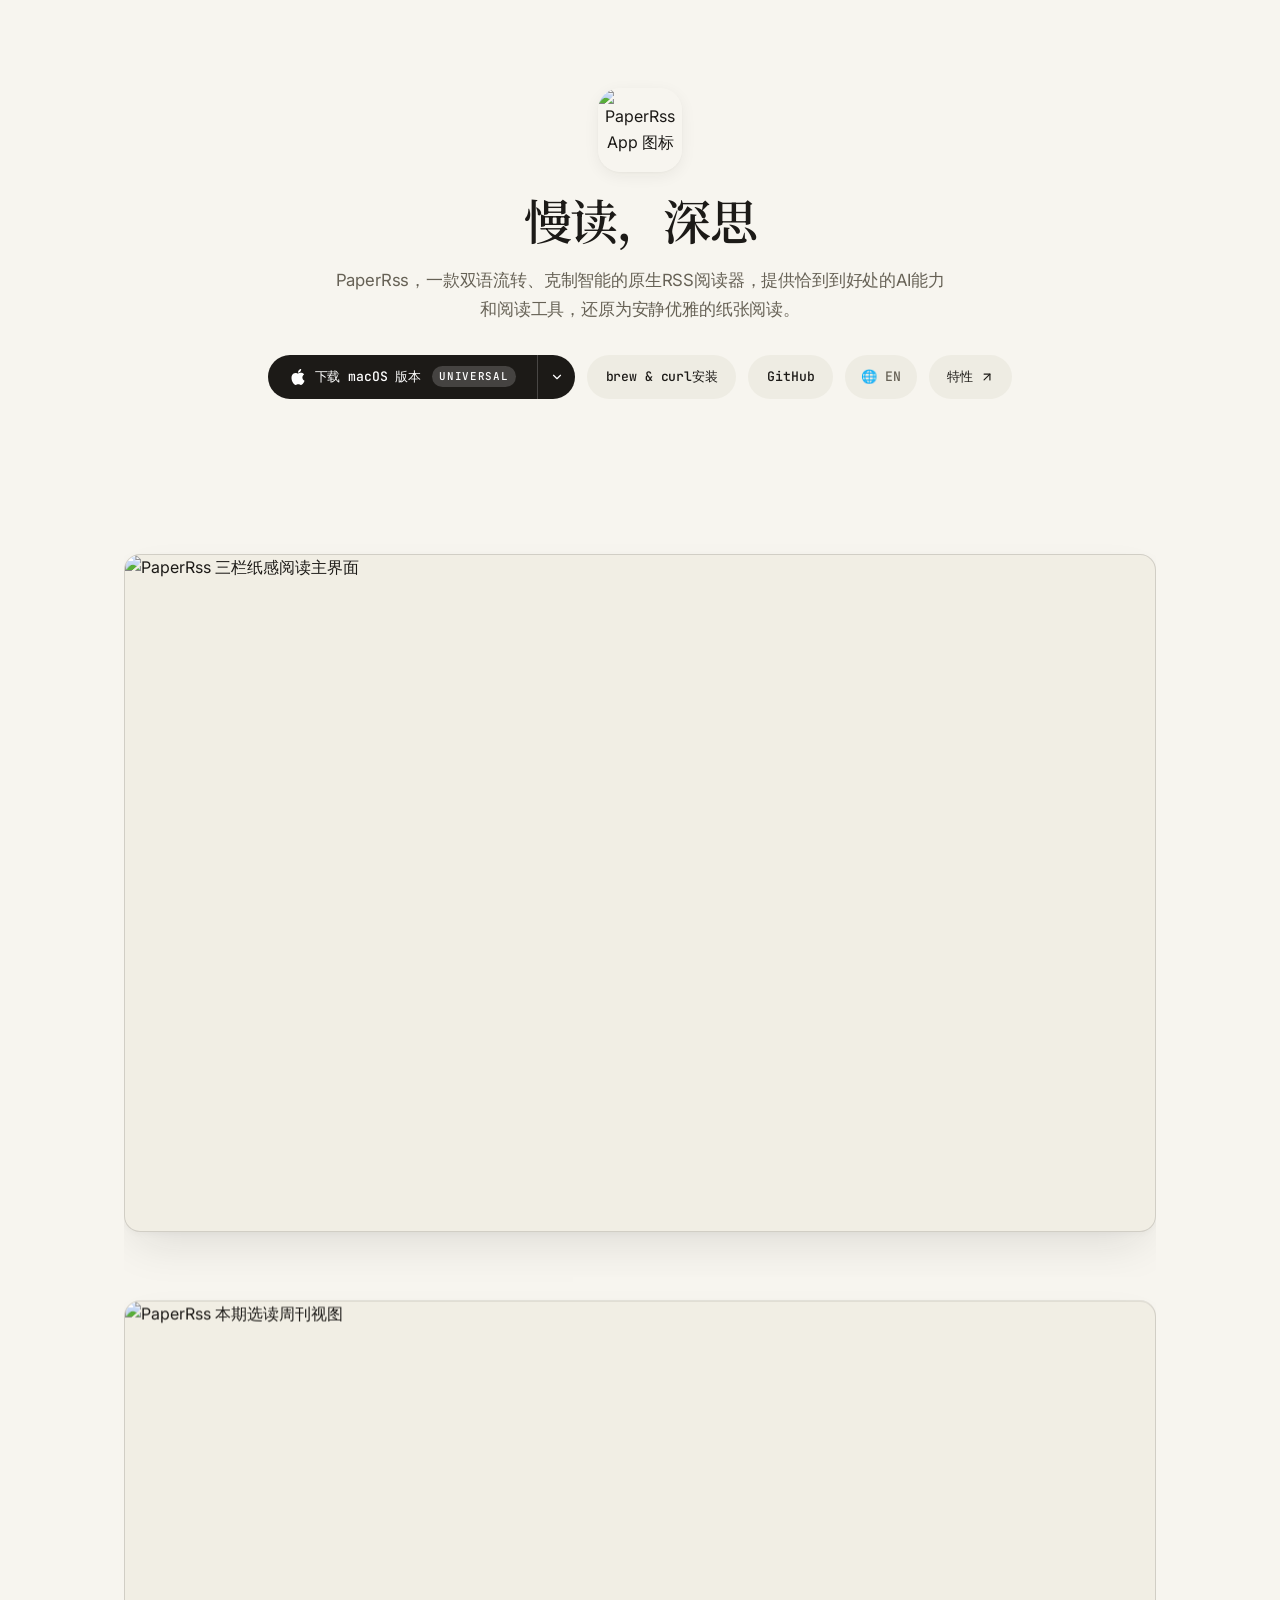
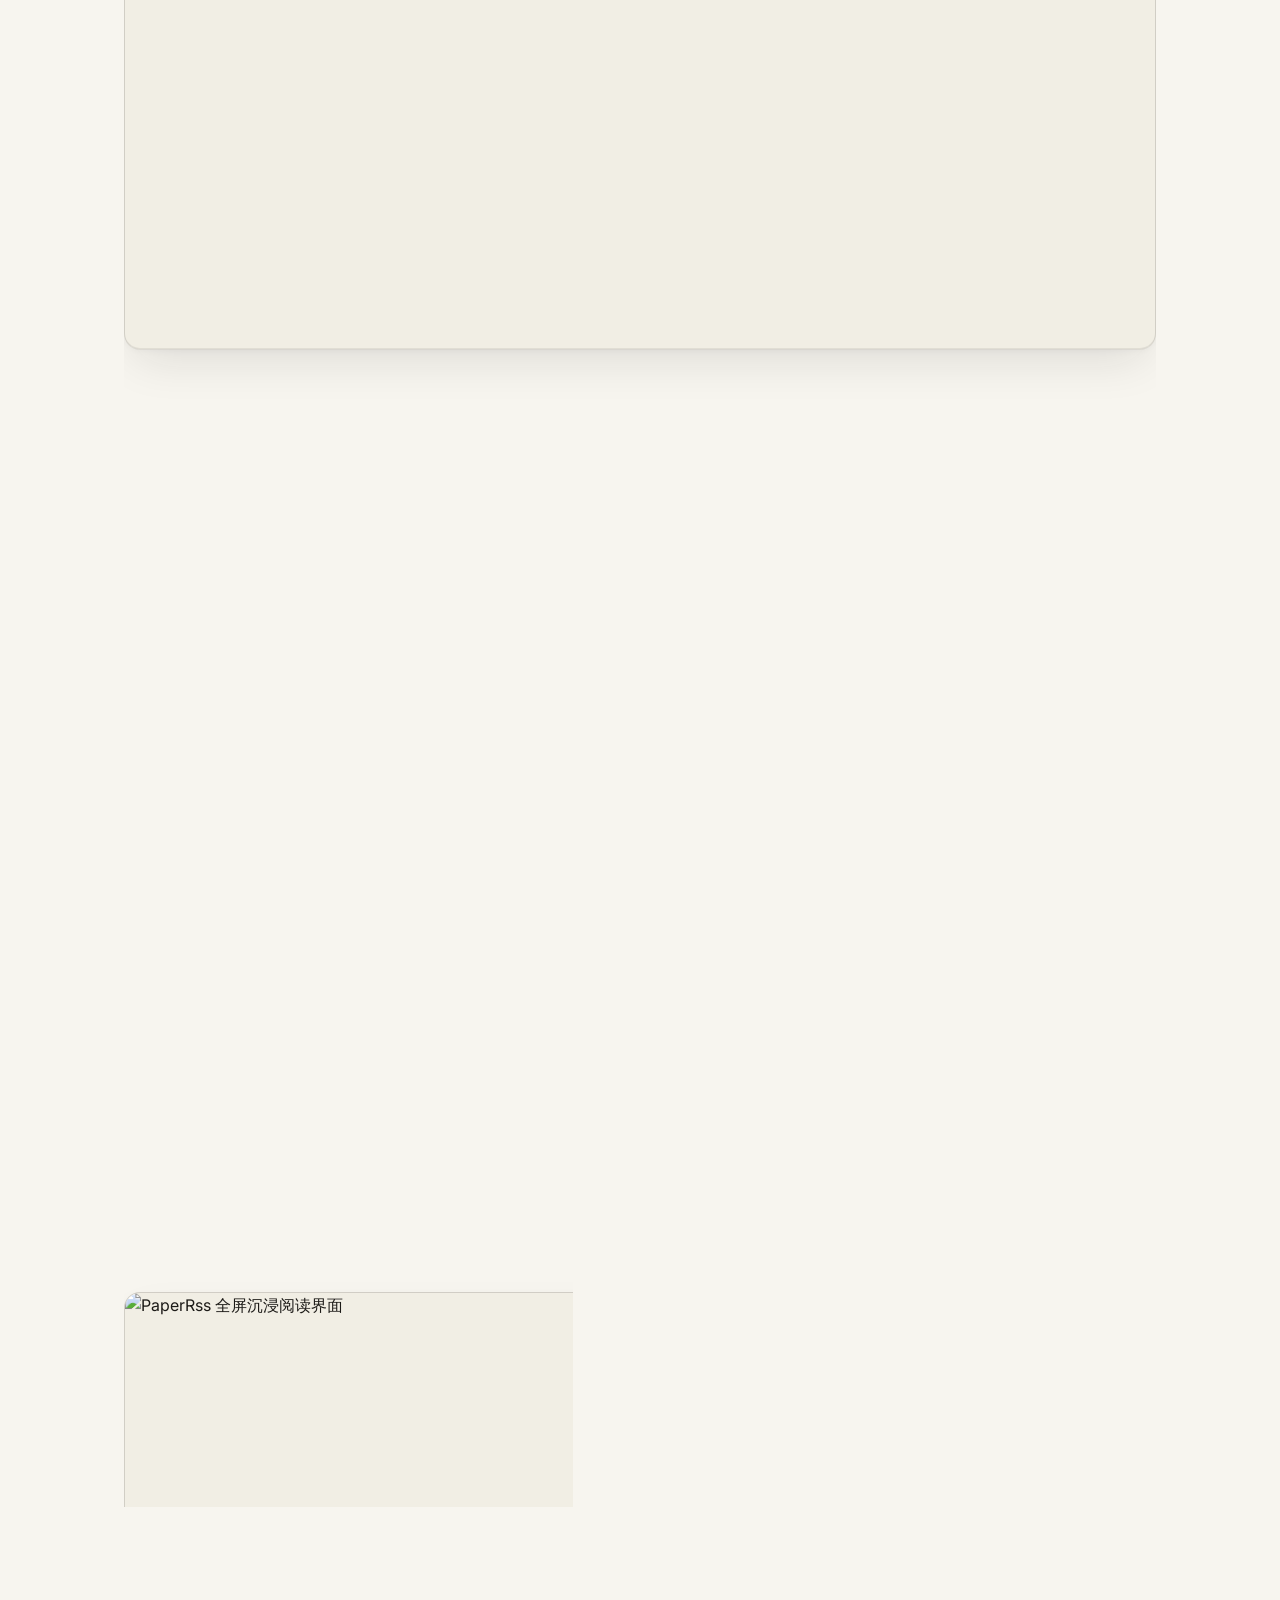
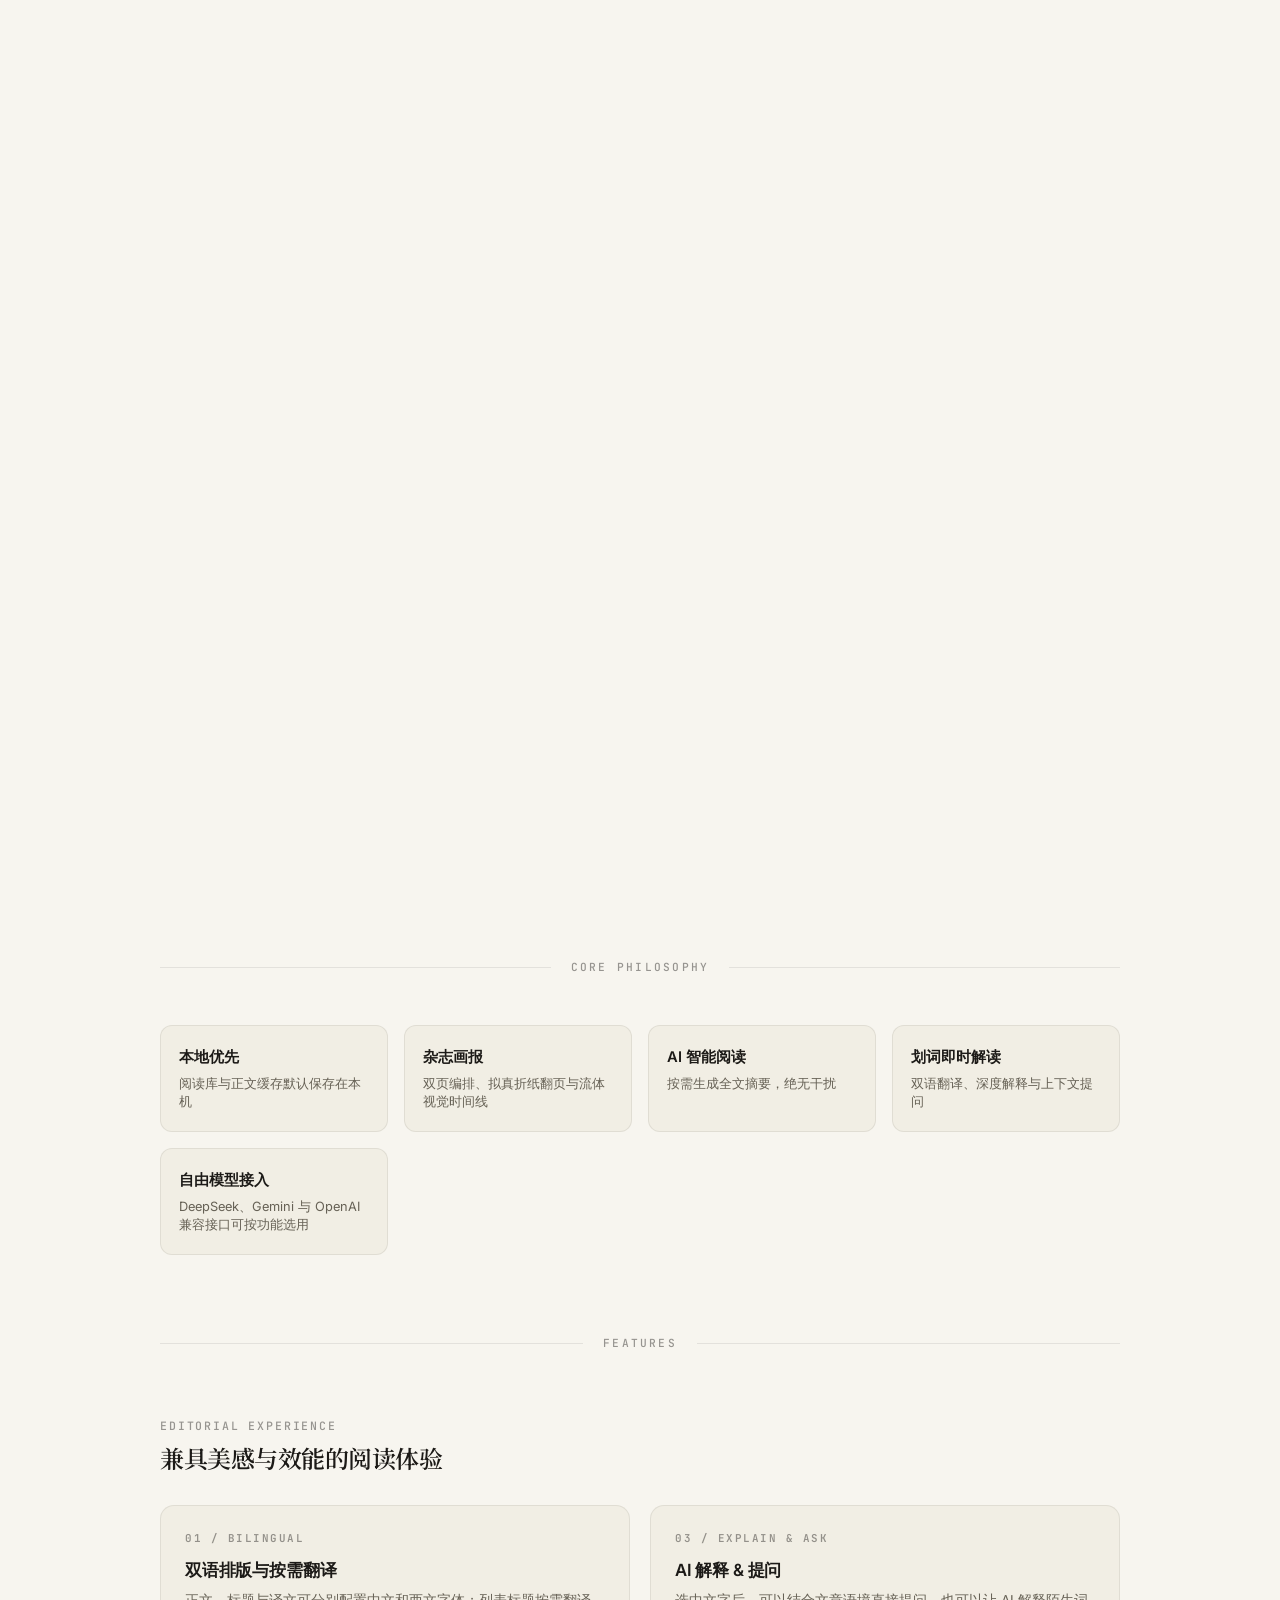
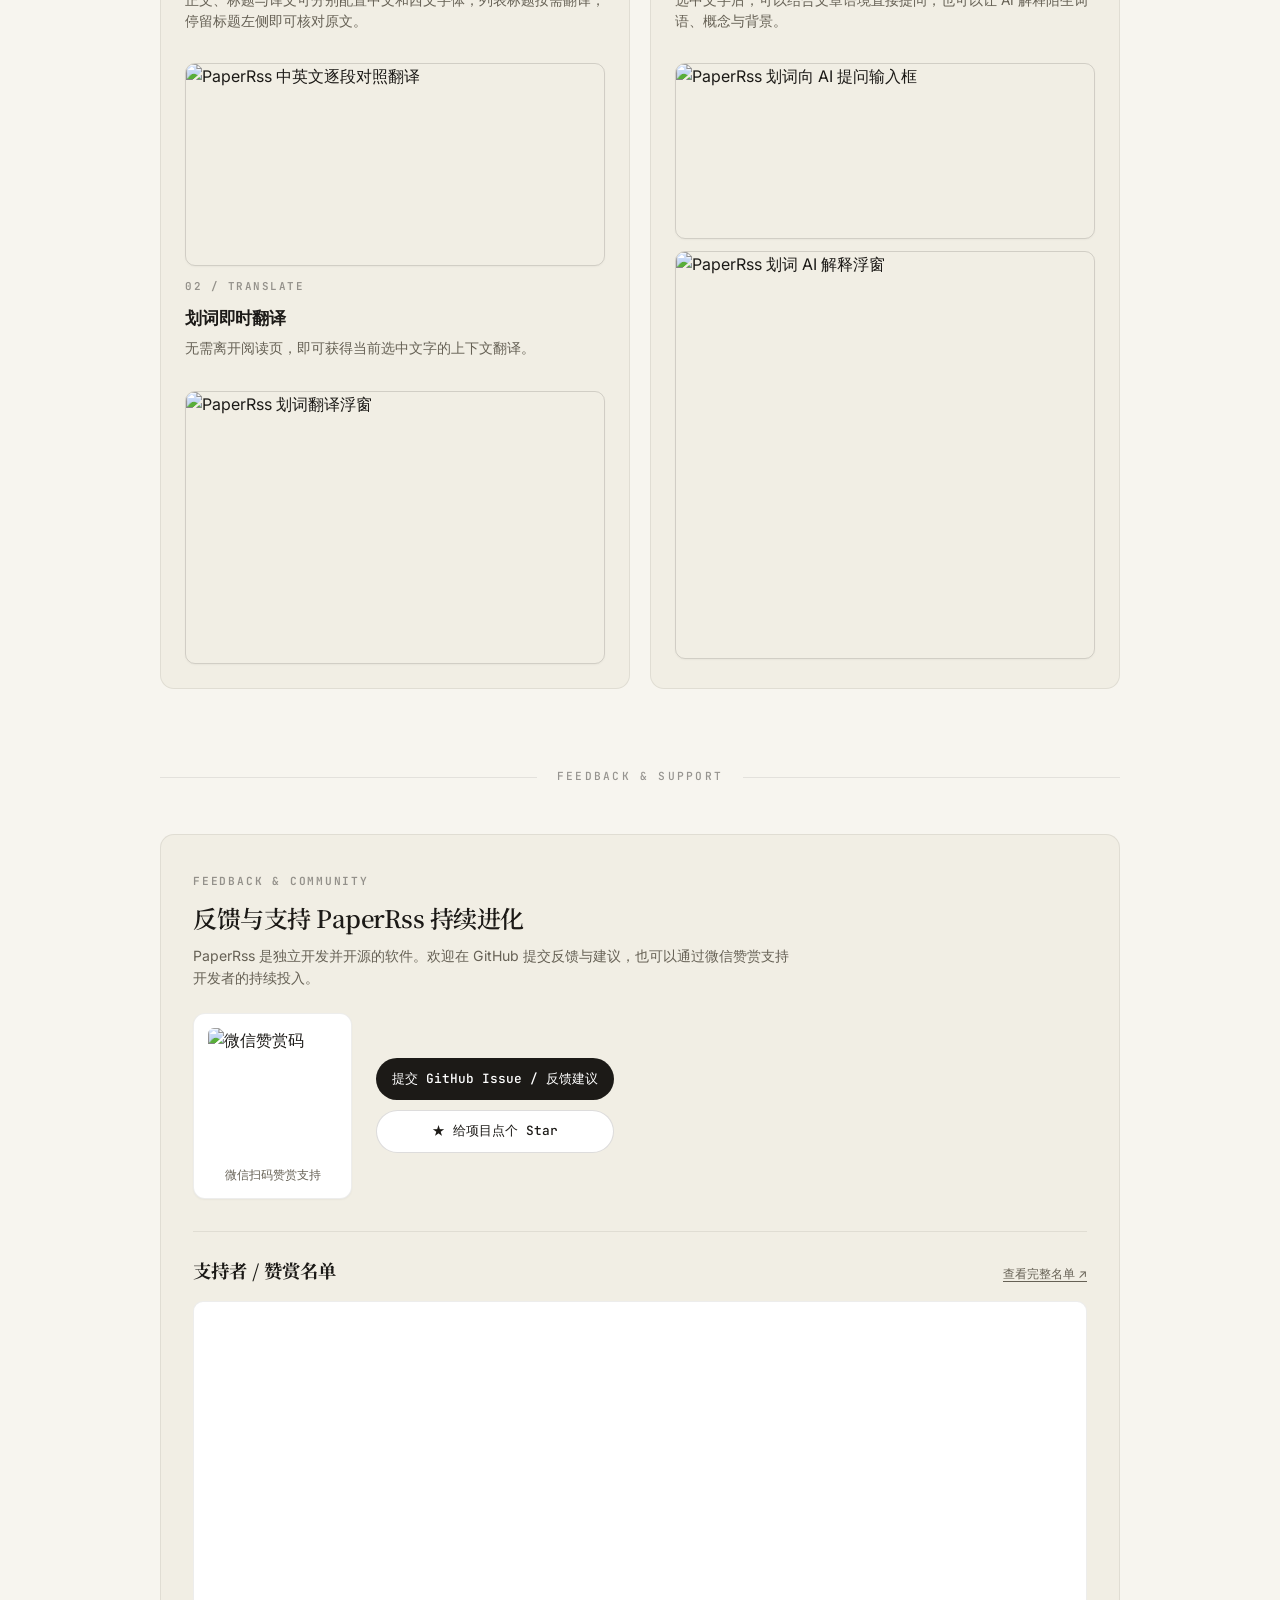
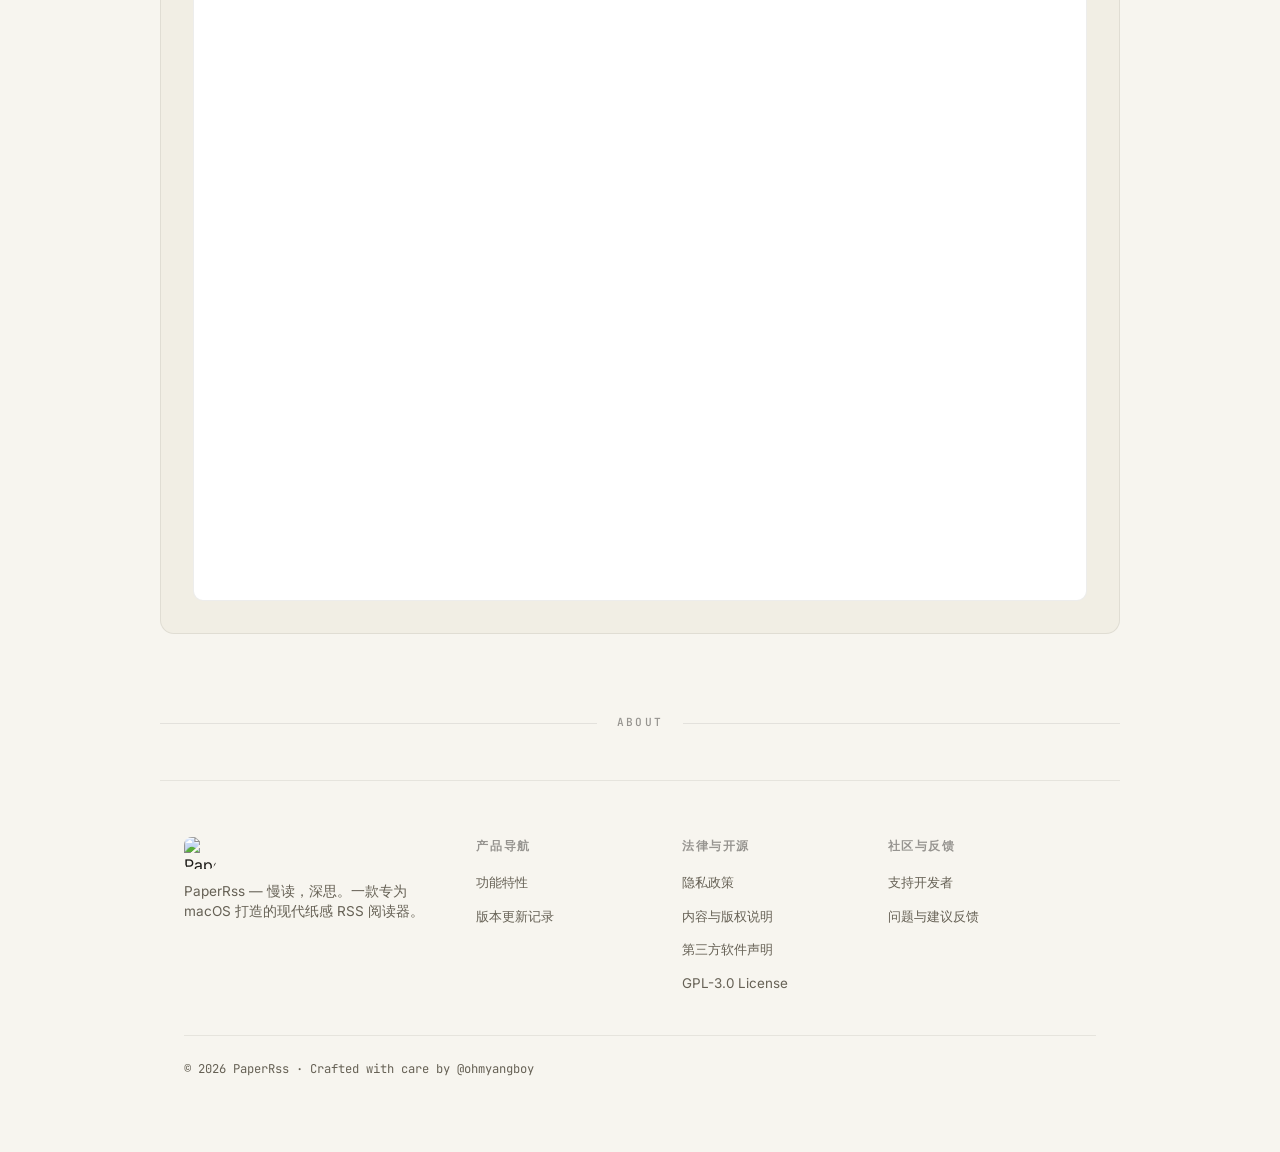
==== commit 4b41bc56: "release: prepare PaperRss v1.5.1" ====
--- a/website/zh-CN/index.html
+++ b/website/zh-CN/index.html
@@ -90,9 +90,9 @@
                 <span class="dl-os">1leaf 镜像下载</span>
                 <span class="dl-item-sub">备用镜像</span>
               </a>
-              <a class="dl-item" role="menuitem" href="https://github.com/ohmyangboy/PaperRss/releases/tag/v1.4.5" target="_blank" rel="noopener noreferrer">
-                <span class="dl-os">稳定版 v1.4.5</span>
-                <span class="dl-item-sub">阅读提速与稳定性修复 · Build 41</span>
+              <a class="dl-item" role="menuitem" href="https://github.com/ohmyangboy/PaperRss/releases/tag/v1.5.1" target="_blank" rel="noopener noreferrer">
+                <span class="dl-os">稳定版 v1.5.1</span>
+                <span class="dl-item-sub">本地 MCP 与 iCloud 同步 · Build 46</span>
               </a>
               <a class="dl-item" role="menuitem" href="https://github.com/ohmyangboy/PaperRss/releases/tag/v1.5.0-beta.4" target="_blank" rel="noopener noreferrer">
                 <span class="dl-os">Beta v1.5.0-beta.4</span>
